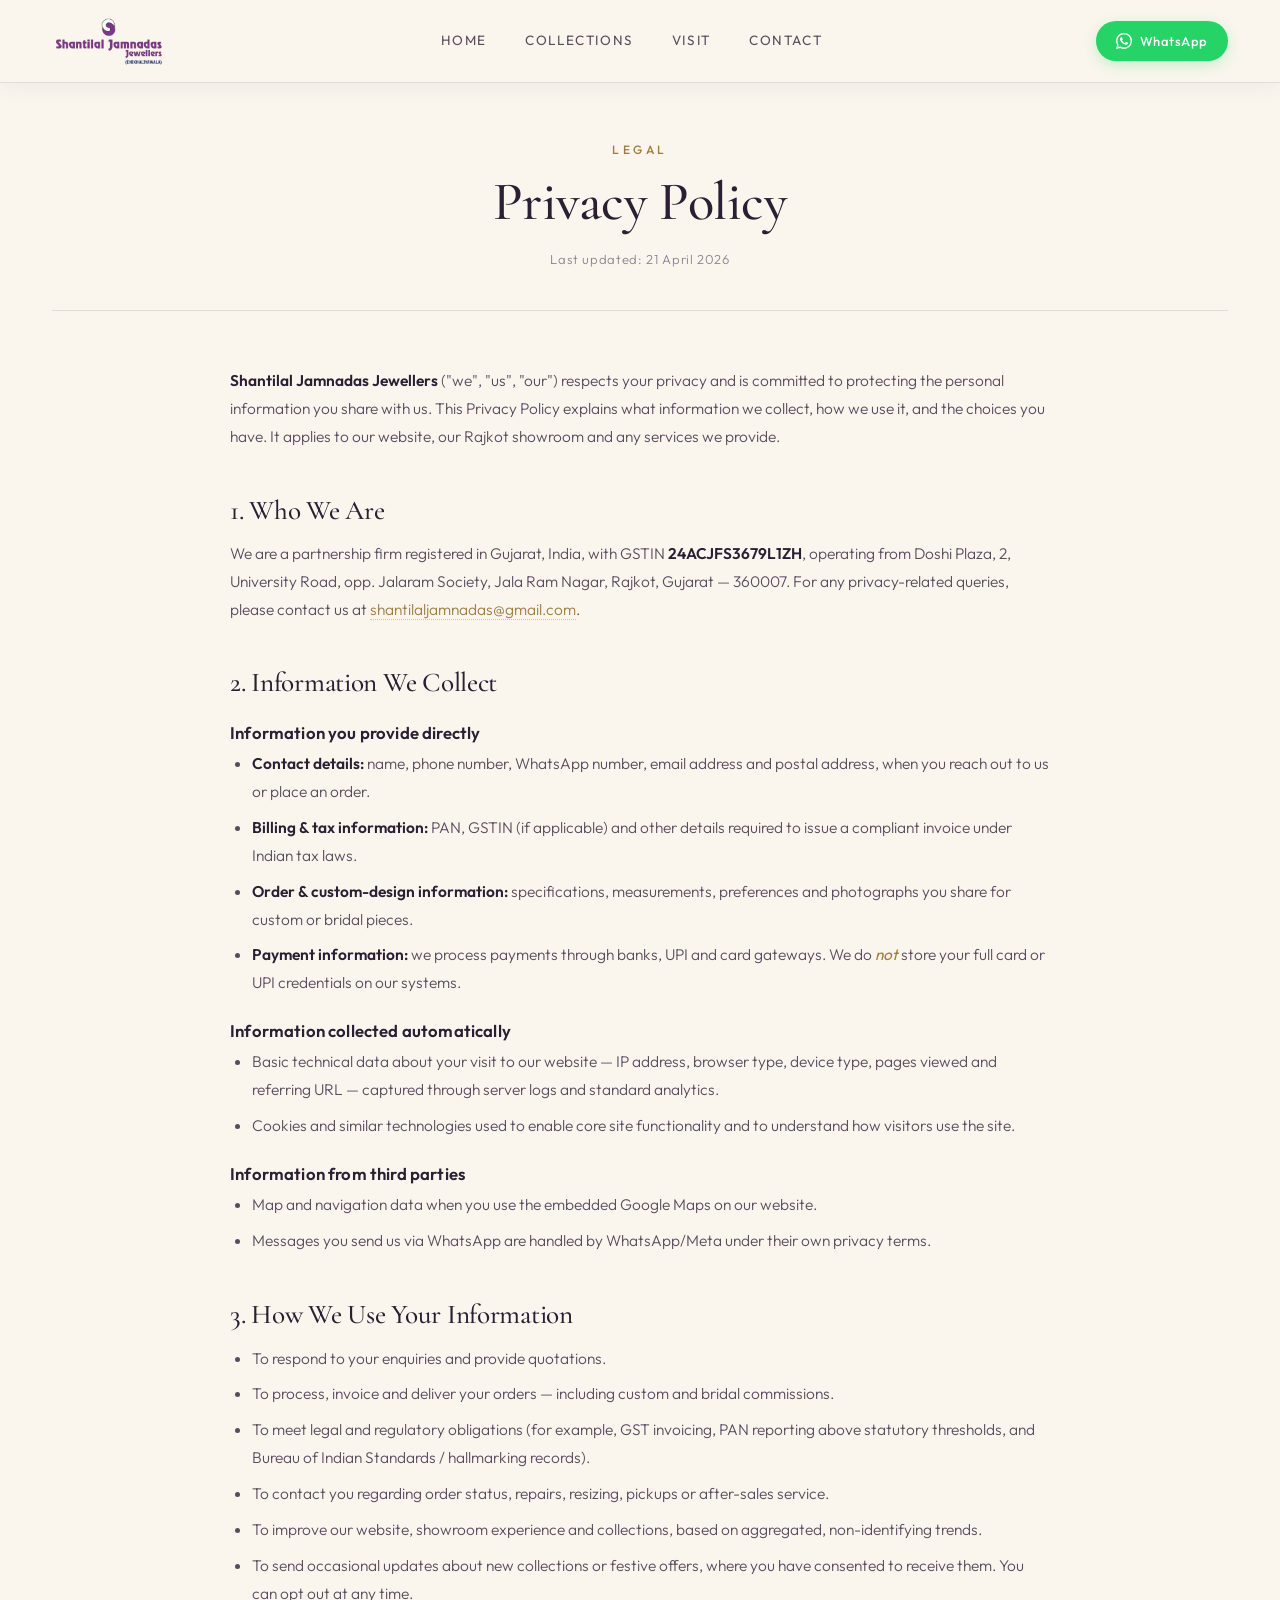
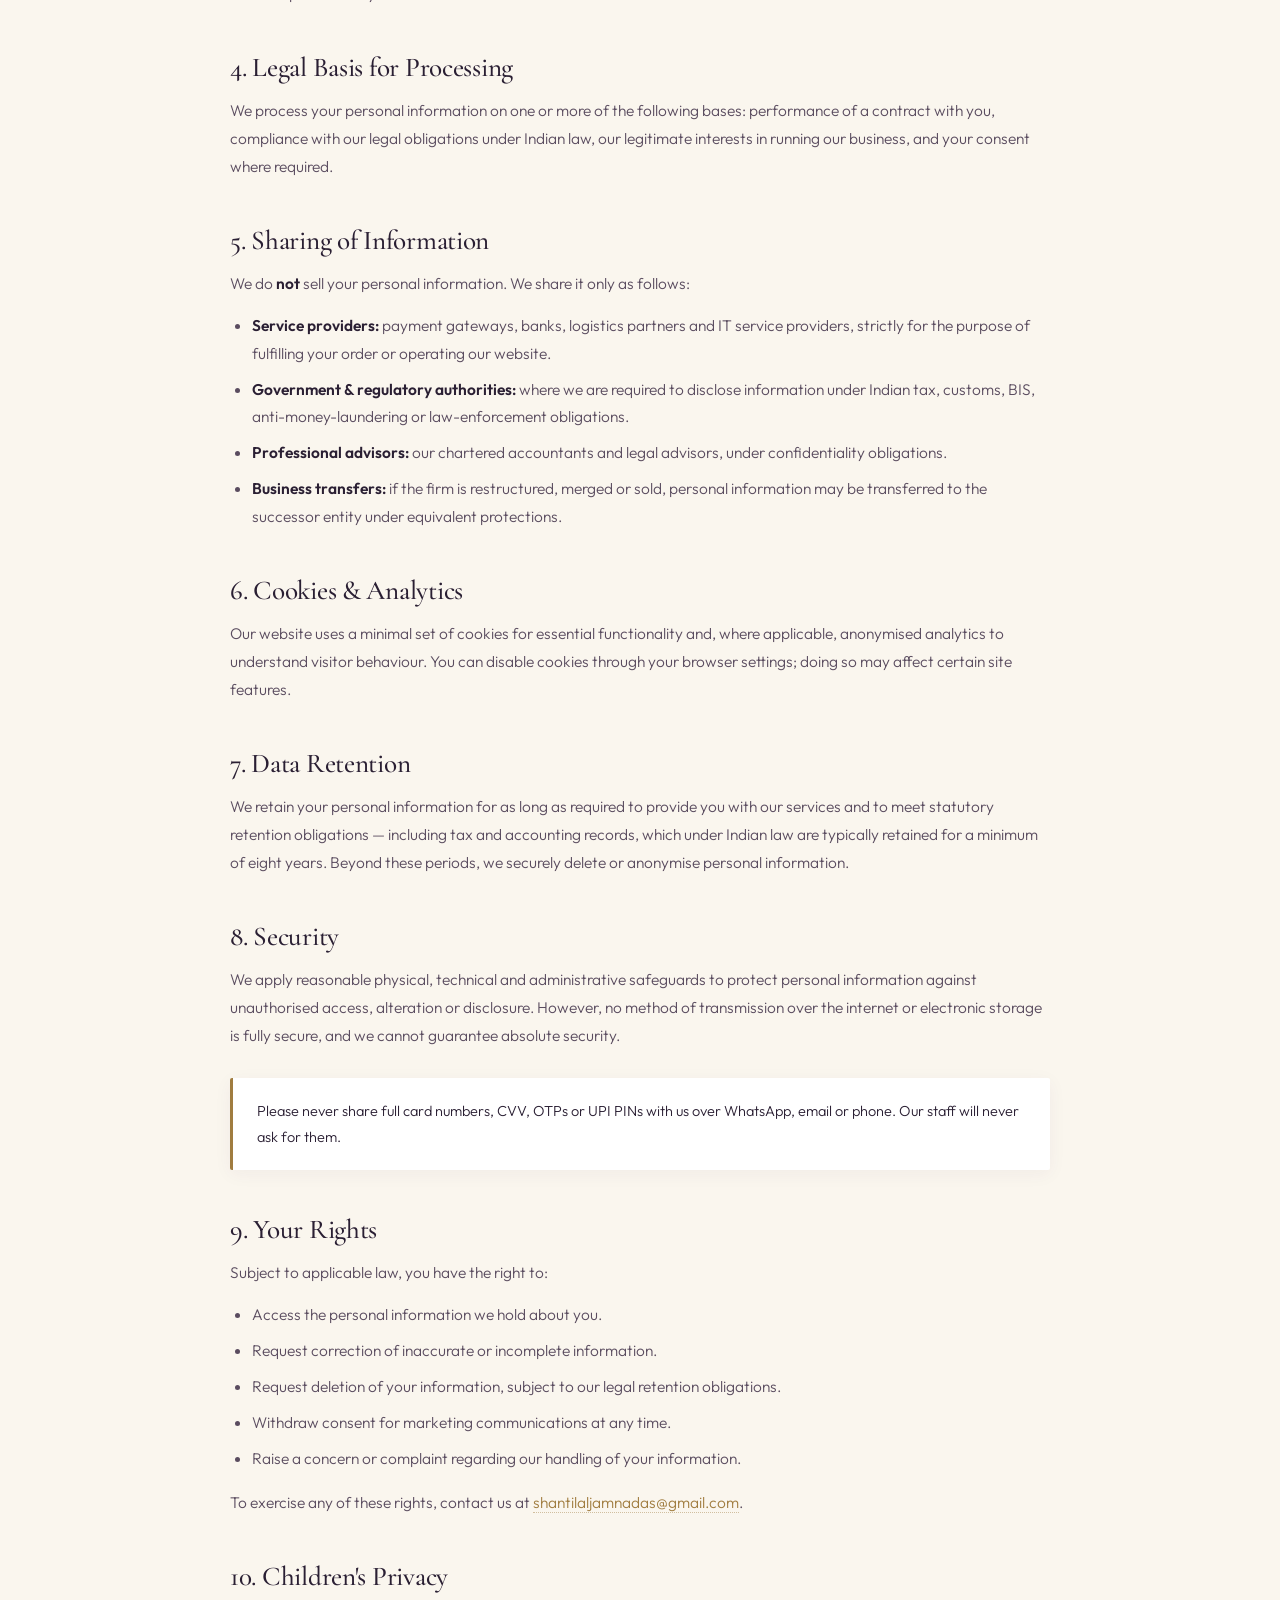
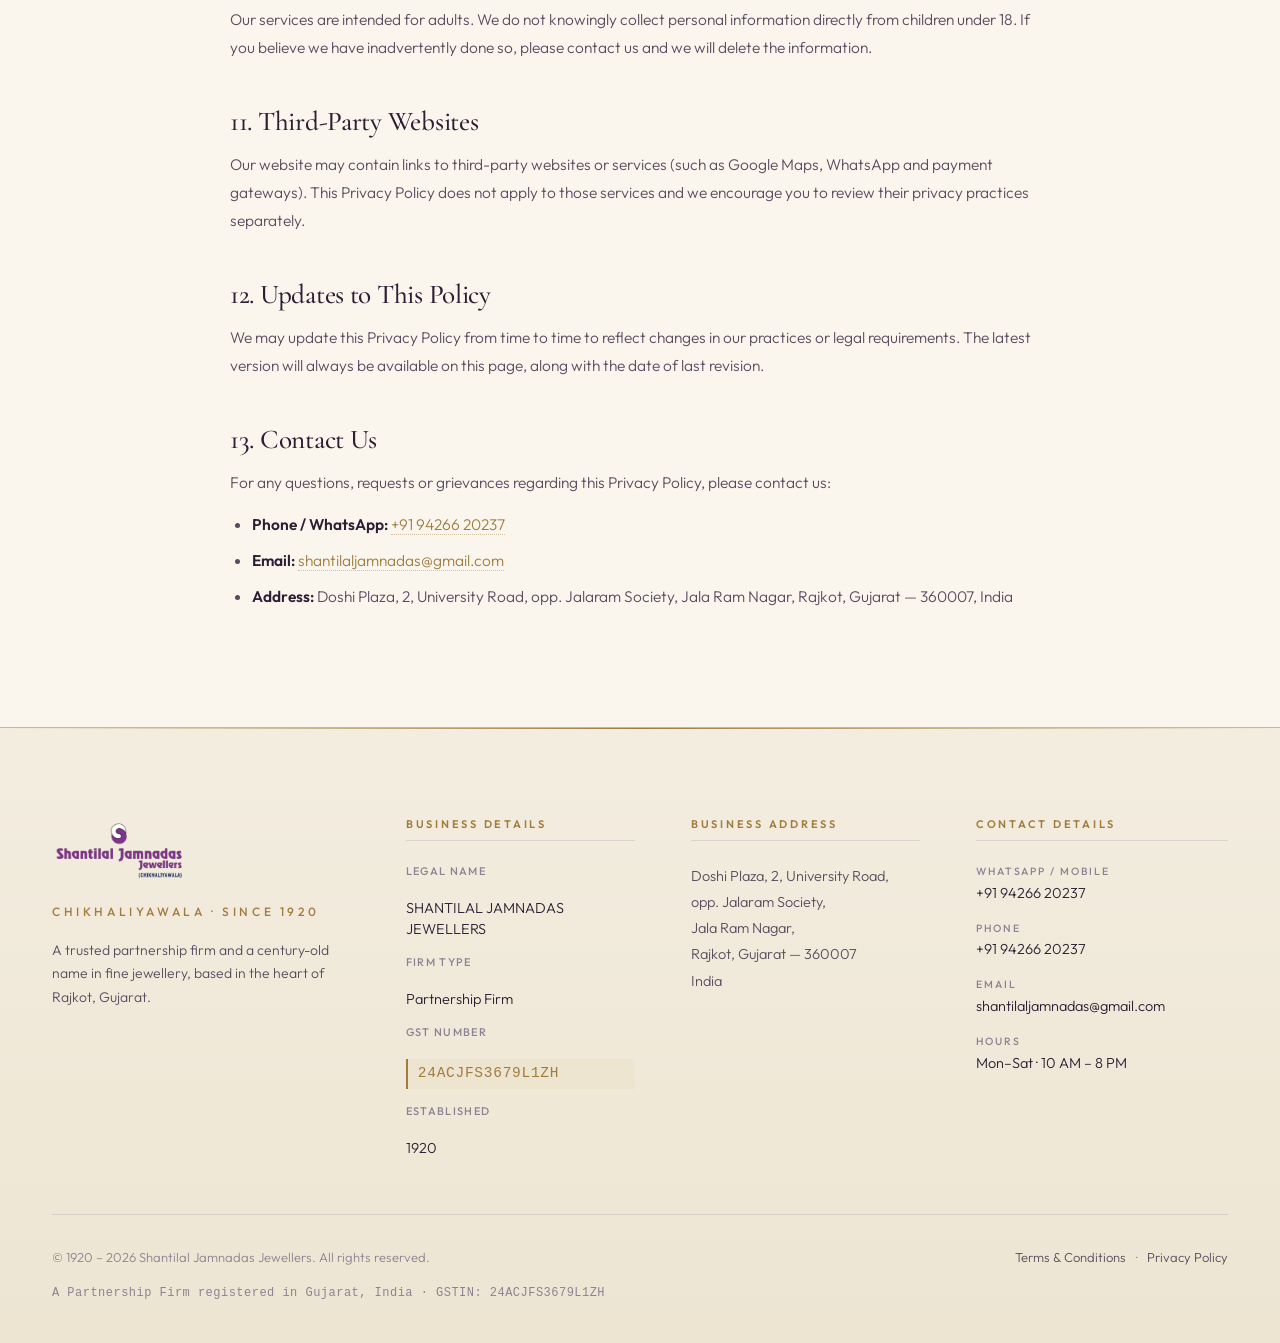
==== privacy.html @ 240d9456 "feat: initialize Shantilal Jewellery Shop website with landing page and collection showcase" ====
<!DOCTYPE html>
<html lang="en">
<head>
<meta charset="UTF-8" />
<meta name="viewport" content="width=device-width, initial-scale=1.0" />
<title>Privacy Policy — Shantilal Jamnadas Jewellers</title>
<meta name="description" content="Privacy Policy for Shantilal Jamnadas Jewellers, Rajkot — how we collect, use and protect your personal information." />
<meta name="robots" content="index,follow" />
<link rel="icon" type="image/png" href="assets/logo.png" />

<link rel="preconnect" href="https://fonts.googleapis.com" />
<link rel="preconnect" href="https://fonts.gstatic.com" crossorigin />
<link href="https://fonts.googleapis.com/css2?family=Cormorant+Garamond:wght@300;400;500;600;700&family=Outfit:wght@300;400;500;600&display=swap" rel="stylesheet" />

<link rel="stylesheet" href="style.css" />
</head>
<body>

<!-- ============ NAVIGATION ============ -->
<header class="nav nav--scrolled">
  <div class="nav__inner">
    <a href="index.html#home" class="nav__logo">
      <img src="assets/logo.png" alt="Shantilal Jamnadas Jewellers" />
    </a>
    <nav class="nav__links" aria-label="Main navigation">
      <a href="index.html#home">Home</a>
      <a href="index.html#collections">Collections</a>
      <a href="index.html#visit">Visit</a>
      <a href="index.html#contact">Contact</a>
    </nav>
    <a href="https://wa.me/919426620237" class="nav__cta" target="_blank" rel="noopener">
      <svg width="16" height="16" viewBox="0 0 24 24" fill="currentColor"><path d="M17.472 14.382c-.297-.149-1.758-.867-2.03-.967-.273-.099-.471-.148-.67.15-.197.297-.767.966-.94 1.164-.173.199-.347.223-.644.075-.297-.15-1.255-.463-2.39-1.475-.883-.788-1.48-1.761-1.653-2.059-.173-.297-.018-.458.13-.606.134-.133.298-.347.446-.52.149-.174.198-.298.298-.497.099-.198.05-.371-.025-.52-.075-.149-.669-1.612-.916-2.207-.242-.579-.487-.5-.669-.51-.173-.008-.371-.01-.57-.01-.198 0-.52.074-.792.372-.272.297-1.04 1.016-1.04 2.479 0 1.462 1.065 2.875 1.213 3.074.149.198 2.096 3.2 5.077 4.487.709.306 1.262.489 1.694.626.712.226 1.36.194 1.872.118.571-.085 1.758-.719 2.006-1.413.248-.694.248-1.289.173-1.413-.074-.124-.272-.198-.57-.347m-5.421 7.403h-.004a9.87 9.87 0 01-5.031-1.378l-.361-.214-3.741.982.998-3.648-.235-.374a9.86 9.86 0 01-1.51-5.26c.001-5.45 4.436-9.884 9.888-9.884 2.64 0 5.122 1.03 6.988 2.898a9.825 9.825 0 012.893 6.994c-.003 5.45-4.437 9.884-9.885 9.884m8.413-18.297A11.815 11.815 0 0012.05 0C5.495 0 .16 5.335.157 11.892c0 2.096.547 4.142 1.588 5.945L.057 24l6.305-1.654a11.882 11.882 0 005.683 1.448h.005c6.554 0 11.89-5.335 11.893-11.893A11.821 11.821 0 0020.885 3.488"/></svg>
      WhatsApp
    </a>
  </div>
</header>

<!-- ============ LEGAL PAGE ============ -->
<main class="legal-page">
  <div class="container">
    <div class="legal-page__head">
      <div class="legal-page__eyebrow">Legal</div>
      <h1 class="legal-page__title">Privacy Policy</h1>
      <p class="legal-page__updated">Last updated: 21 April 2026</p>
    </div>

    <div class="legal-content">
      <p>
        <strong>Shantilal Jamnadas Jewellers</strong> ("we", "us", "our") respects your privacy and is
        committed to protecting the personal information you share with us. This Privacy Policy
        explains what information we collect, how we use it, and the choices you have. It applies to
        our website, our Rajkot showroom and any services we provide.
      </p>

      <h2>1. Who We Are</h2>
      <p>
        We are a partnership firm registered in Gujarat, India, with GSTIN <strong>24ACJFS3679L1ZH</strong>,
        operating from Doshi Plaza, 2, University Road, opp. Jalaram Society, Jala Ram Nagar, Rajkot,
        Gujarat — 360007. For any privacy-related queries, please contact us at
        <a href="mailto:shantilaljamnadas@gmail.com">shantilaljamnadas@gmail.com</a>.
      </p>

      <h2>2. Information We Collect</h2>

      <h3>Information you provide directly</h3>
      <ul>
        <li><strong>Contact details:</strong> name, phone number, WhatsApp number, email address and postal address, when you reach out to us or place an order.</li>
        <li><strong>Billing &amp; tax information:</strong> PAN, GSTIN (if applicable) and other details required to issue a compliant invoice under Indian tax laws.</li>
        <li><strong>Order &amp; custom-design information:</strong> specifications, measurements, preferences and photographs you share for custom or bridal pieces.</li>
        <li><strong>Payment information:</strong> we process payments through banks, UPI and card gateways. We do <em>not</em> store your full card or UPI credentials on our systems.</li>
      </ul>

      <h3>Information collected automatically</h3>
      <ul>
        <li>Basic technical data about your visit to our website — IP address, browser type, device type, pages viewed and referring URL — captured through server logs and standard analytics.</li>
        <li>Cookies and similar technologies used to enable core site functionality and to understand how visitors use the site.</li>
      </ul>

      <h3>Information from third parties</h3>
      <ul>
        <li>Map and navigation data when you use the embedded Google Maps on our website.</li>
        <li>Messages you send us via WhatsApp are handled by WhatsApp/Meta under their own privacy terms.</li>
      </ul>

      <h2>3. How We Use Your Information</h2>
      <ul>
        <li>To respond to your enquiries and provide quotations.</li>
        <li>To process, invoice and deliver your orders — including custom and bridal commissions.</li>
        <li>To meet legal and regulatory obligations (for example, GST invoicing, PAN reporting above statutory thresholds, and Bureau of Indian Standards / hallmarking records).</li>
        <li>To contact you regarding order status, repairs, resizing, pickups or after-sales service.</li>
        <li>To improve our website, showroom experience and collections, based on aggregated, non-identifying trends.</li>
        <li>To send occasional updates about new collections or festive offers, where you have consented to receive them. You can opt out at any time.</li>
      </ul>

      <h2>4. Legal Basis for Processing</h2>
      <p>
        We process your personal information on one or more of the following bases: performance of a
        contract with you, compliance with our legal obligations under Indian law, our legitimate
        interests in running our business, and your consent where required.
      </p>

      <h2>5. Sharing of Information</h2>
      <p>We do <strong>not</strong> sell your personal information. We share it only as follows:</p>
      <ul>
        <li><strong>Service providers:</strong> payment gateways, banks, logistics partners and IT service providers, strictly for the purpose of fulfilling your order or operating our website.</li>
        <li><strong>Government &amp; regulatory authorities:</strong> where we are required to disclose information under Indian tax, customs, BIS, anti-money-laundering or law-enforcement obligations.</li>
        <li><strong>Professional advisors:</strong> our chartered accountants and legal advisors, under confidentiality obligations.</li>
        <li><strong>Business transfers:</strong> if the firm is restructured, merged or sold, personal information may be transferred to the successor entity under equivalent protections.</li>
      </ul>

      <h2>6. Cookies &amp; Analytics</h2>
      <p>
        Our website uses a minimal set of cookies for essential functionality and, where applicable,
        anonymised analytics to understand visitor behaviour. You can disable cookies through your
        browser settings; doing so may affect certain site features.
      </p>

      <h2>7. Data Retention</h2>
      <p>
        We retain your personal information for as long as required to provide you with our services
        and to meet statutory retention obligations — including tax and accounting records, which
        under Indian law are typically retained for a minimum of eight years. Beyond these periods, we
        securely delete or anonymise personal information.
      </p>

      <h2>8. Security</h2>
      <p>
        We apply reasonable physical, technical and administrative safeguards to protect personal
        information against unauthorised access, alteration or disclosure. However, no method of
        transmission over the internet or electronic storage is fully secure, and we cannot guarantee
        absolute security.
      </p>

      <div class="legal-callout">
        <p>Please never share full card numbers, CVV, OTPs or UPI PINs with us over WhatsApp, email or phone. Our staff will never ask for them.</p>
      </div>

      <h2>9. Your Rights</h2>
      <p>Subject to applicable law, you have the right to:</p>
      <ul>
        <li>Access the personal information we hold about you.</li>
        <li>Request correction of inaccurate or incomplete information.</li>
        <li>Request deletion of your information, subject to our legal retention obligations.</li>
        <li>Withdraw consent for marketing communications at any time.</li>
        <li>Raise a concern or complaint regarding our handling of your information.</li>
      </ul>
      <p>
        To exercise any of these rights, contact us at
        <a href="mailto:shantilaljamnadas@gmail.com">shantilaljamnadas@gmail.com</a>.
      </p>

      <h2>10. Children's Privacy</h2>
      <p>
        Our services are intended for adults. We do not knowingly collect personal information directly
        from children under 18. If you believe we have inadvertently done so, please contact us and we
        will delete the information.
      </p>

      <h2>11. Third-Party Websites</h2>
      <p>
        Our website may contain links to third-party websites or services (such as Google Maps,
        WhatsApp and payment gateways). This Privacy Policy does not apply to those services and we
        encourage you to review their privacy practices separately.
      </p>

      <h2>12. Updates to This Policy</h2>
      <p>
        We may update this Privacy Policy from time to time to reflect changes in our practices or
        legal requirements. The latest version will always be available on this page, along with the
        date of last revision.
      </p>

      <h2>13. Contact Us</h2>
      <p>For any questions, requests or grievances regarding this Privacy Policy, please contact us:</p>
      <ul>
        <li><strong>Phone / WhatsApp:</strong> <a href="tel:+919426620237">+91 94266 20237</a></li>
        <li><strong>Email:</strong> <a href="mailto:shantilaljamnadas@gmail.com">shantilaljamnadas@gmail.com</a></li>
        <li><strong>Address:</strong> Doshi Plaza, 2, University Road, opp. Jalaram Society, Jala Ram Nagar, Rajkot, Gujarat — 360007, India</li>
      </ul>
    </div>
  </div>
</main>

<!-- ============ FOOTER ============ -->
<footer class="footer" id="footer">
  <div class="container">
    <div class="footer__grid">

      <div class="footer__brand">
        <img src="assets/logo.png" alt="Shantilal Jamnadas Jewellers" class="footer__logo" />
        <p class="footer__tagline">Chikhaliyawala · Since 1920</p>
        <p class="footer__about">
          A trusted partnership firm and a century-old name in fine jewellery, based in the
          heart of Rajkot, Gujarat.
        </p>
      </div>

      <div class="footer__col">
        <h4>Business Details</h4>
        <dl class="footer__details">
          <dt>Legal Name</dt>
          <dd>SHANTILAL JAMNADAS JEWELLERS</dd>

          <dt>Firm Type</dt>
          <dd>Partnership Firm</dd>

          <dt>GST Number</dt>
          <dd class="footer__gst">24ACJFS3679L1ZH</dd>

          <dt>Established</dt>
          <dd>1920</dd>
        </dl>
      </div>

      <div class="footer__col">
        <h4>Business Address</h4>
        <address>
          Doshi Plaza, 2, University Road,<br />
          opp. Jalaram Society,<br />
          Jala Ram Nagar,<br />
          Rajkot, Gujarat — 360007<br />
          India
        </address>
      </div>

      <div class="footer__col">
        <h4>Contact Details</h4>
        <ul class="footer__contact">
          <li>
            <span class="footer__label">WhatsApp / Mobile</span>
            <a href="https://wa.me/919426620237" target="_blank" rel="noopener">+91 94266 20237</a>
          </li>
          <li>
            <span class="footer__label">Phone</span>
            <a href="tel:+919426620237">+91 94266 20237</a>
          </li>
          <li>
            <span class="footer__label">Email</span>
            <a href="mailto:shantilaljamnadas@gmail.com">shantilaljamnadas@gmail.com</a>
          </li>
          <li>
            <span class="footer__label">Hours</span>
            <span>Mon–Sat · 10 AM – 8 PM</span>
          </li>
        </ul>
      </div>
    </div>

    <div class="footer__bottom">
      <p>© 1920 – <span id="year"></span> Shantilal Jamnadas Jewellers. All rights reserved.</p>
      <nav class="footer__links" aria-label="Legal">
        <a href="terms.html">Terms &amp; Conditions</a>
        <span aria-hidden="true">·</span>
        <a href="privacy.html">Privacy Policy</a>
      </nav>
      <p class="footer__legal">A Partnership Firm registered in Gujarat, India · GSTIN: 24ACJFS3679L1ZH</p>
    </div>
  </div>
</footer>

<script>
  document.getElementById('year').textContent = new Date().getFullYear();
</script>

</body>
</html>
---- style.css ----
/* ============================================================
   SHANTILAL JAMNADAS JEWELLERS — Since 1920
   Heritage Luxury aesthetic · Ivory cream + Purple + Burnished gold
   ============================================================ */

:root {
  /* Brand */
  --purple: #6B2C91;
  --purple-deep: #4a1e66;
  --purple-light: #8b4bb0;

  /* Gold / Accent (tuned for light backgrounds) */
  --gold: #a07c3f;
  --gold-bright: #d4af6a;
  --gold-deep: #75561f;

  /* Neutrals (ivory heritage palette) */
  --bg: #faf6ee;
  --bg-2: #f3ede0;
  --bg-3: #ede5d2;
  --surface: #ffffff;
  --line: rgba(74, 30, 102, 0.12);
  --line-strong: rgba(160, 124, 63, 0.45);

  /* Text */
  --text: #2a1f33;
  --text-soft: #5a4c5f;
  --text-muted: #8d8293;

  /* Typography */
  --font-display: 'Cormorant Garamond', 'Playfair Display', Georgia, serif;
  --font-body: 'Outfit', 'Helvetica Neue', system-ui, sans-serif;

  /* Layout */
  --container: 1240px;
  --radius: 2px;
  --radius-lg: 6px;

  --ease: cubic-bezier(0.22, 1, 0.36, 1);
}

/* -------- Reset -------- */
* { box-sizing: border-box; margin: 0; padding: 0; }
html { scroll-behavior: smooth; }
body {
  font-family: var(--font-body);
  background: var(--bg);
  color: var(--text);
  line-height: 1.6;
  font-weight: 300;
  -webkit-font-smoothing: antialiased;
  overflow-x: hidden;
  font-size: 16px;
}
img { max-width: 100%; display: block; }
a { color: inherit; text-decoration: none; transition: color .25s var(--ease); }
button { font-family: inherit; cursor: pointer; border: none; background: none; color: inherit; }

.container {
  max-width: var(--container);
  margin: 0 auto;
  padding: 0 32px;
}

/* -------- Typography utility -------- */
h1, h2, h3, h4 {
  font-family: var(--font-display);
  font-weight: 500;
  letter-spacing: -0.01em;
  line-height: 1.15;
}

em { font-style: italic; color: var(--gold); font-weight: 400; }

/* ============================================================
   NAVIGATION
   ============================================================ */
.nav {
  position: fixed; top: 0; left: 0; right: 0; z-index: 100;
  background: rgba(250, 246, 238, 0.78);
  backdrop-filter: blur(18px) saturate(140%);
  -webkit-backdrop-filter: blur(18px) saturate(140%);
  border-bottom: 1px solid transparent;
  transition: all .3s var(--ease);
}
.nav--scrolled {
  background: rgba(250, 246, 238, 0.95);
  border-bottom: 1px solid var(--line);
  box-shadow: 0 4px 20px rgba(74, 30, 102, 0.06);
}
.nav__inner {
  max-width: var(--container);
  margin: 0 auto;
  padding: 14px 32px;
  display: flex;
  align-items: center;
  justify-content: space-between;
  gap: 32px;
}
.nav__logo img {
  height: 54px;
  width: auto;
  transition: transform .3s var(--ease);
}
.nav__logo:hover img { transform: scale(1.05); }
.nav__links {
  display: flex;
  gap: 38px;
  font-size: 13.5px;
  letter-spacing: 0.12em;
  text-transform: uppercase;
  font-weight: 400;
}
.nav__links a {
  position: relative;
  color: var(--text-soft);
  padding: 6px 0;
}
.nav__links a::after {
  content: '';
  position: absolute;
  left: 0; bottom: 0;
  width: 0; height: 1px;
  background: var(--gold);
  transition: width .3s var(--ease);
}
.nav__links a:hover { color: var(--gold); }
.nav__links a:hover::after { width: 100%; }

.nav__cta {
  display: inline-flex; align-items: center; gap: 8px;
  padding: 10px 20px;
  background: #25D366;
  color: #fff;
  border-radius: 100px;
  font-size: 13px;
  font-weight: 500;
  letter-spacing: 0.04em;
  transition: all .3s var(--ease);
  box-shadow: 0 4px 14px rgba(37, 211, 102, 0.25);
}
.nav__cta:hover {
  transform: translateY(-1px);
  box-shadow: 0 6px 20px rgba(37, 211, 102, 0.4);
}

/* ============================================================
   HERO
   ============================================================ */
.hero {
  min-height: 100vh;
  display: flex;
  align-items: center;
  justify-content: center;
  position: relative;
  padding: 90px 32px 40px;
  overflow: hidden;
  background:
    radial-gradient(ellipse 80% 60% at 50% 20%, rgba(107, 44, 145, 0.12), transparent 60%),
    radial-gradient(ellipse 60% 50% at 80% 80%, rgba(160, 124, 63, 0.1), transparent 70%),
    linear-gradient(180deg, #faf6ee 0%, #f3ede0 100%);
}

.hero::before {
  content: '';
  position: absolute; inset: 0;
  background-image:
    radial-gradient(1.5px 1.5px at 20% 30%, rgba(160, 124, 63, 0.35), transparent),
    radial-gradient(1px 1px at 70% 60%, rgba(107, 44, 145, 0.3), transparent),
    radial-gradient(1.5px 1.5px at 45% 85%, rgba(160, 124, 63, 0.3), transparent),
    radial-gradient(1px 1px at 85% 25%, rgba(107, 44, 145, 0.28), transparent);
  background-size: 400px 400px;
  opacity: 0.7;
  pointer-events: none;
}

.hero__ornament {
  position: absolute;
  width: 220px; height: 220px;
  border: 1px solid var(--line-strong);
  pointer-events: none;
}
.hero__ornament--tl {
  top: 110px; left: 40px;
  border-right: none; border-bottom: none;
}
.hero__ornament--tl::before,
.hero__ornament--tl::after {
  content: '';
  position: absolute;
  background: var(--gold);
}
.hero__ornament--tl::before { top: -1px; left: -1px; width: 40px; height: 1px; }
.hero__ornament--tl::after { top: -1px; left: -1px; width: 1px; height: 40px; }

.hero__ornament--br {
  bottom: 40px; right: 40px;
  border-left: none; border-top: none;
}
.hero__ornament--br::before,
.hero__ornament--br::after {
  content: '';
  position: absolute;
  background: var(--gold);
}
.hero__ornament--br::before { bottom: -1px; right: -1px; width: 40px; height: 1px; }
.hero__ornament--br::after { bottom: -1px; right: -1px; width: 1px; height: 40px; }

.hero__content {
  text-align: center;
  position: relative;
  z-index: 2;
  max-width: 920px;
  animation: heroFade 1.4s var(--ease) both;
}

@keyframes heroFade {
  from { opacity: 0; transform: translateY(20px); }
  to { opacity: 1; transform: translateY(0); }
}

.hero__established {
  display: inline-flex;
  align-items: center;
  gap: 16px;
  color: var(--gold);
  font-size: 12px;
  letter-spacing: 0.35em;
  text-transform: uppercase;
  margin-bottom: 22px;
  font-weight: 500;
}
.hero__established .line {
  width: 60px; height: 1px;
  background: linear-gradient(90deg, transparent, var(--gold), transparent);
}

.hero__title {
  font-family: var(--font-display);
  font-size: clamp(2.4rem, 5.5vw, 4.4rem);
  line-height: 1.05;
  font-weight: 400;
  margin-bottom: 20px;
  letter-spacing: -0.02em;
}
.hero__title span { display: block; }
.hero__title-serif { color: var(--text); }
.hero__title-accent {
  font-style: italic;
  color: var(--gold);
  font-weight: 500;
  font-size: 1.15em;
  position: relative;
  display: inline-block !important;
  padding: 0 0.15em;
}

.hero__tagline {
  font-size: 17px;
  color: var(--text-soft);
  max-width: 560px;
  margin: 0 auto 32px;
  line-height: 1.6;
  font-weight: 300;
}

.hero__cta-group {
  display: flex; gap: 16px;
  justify-content: center;
  flex-wrap: wrap;
  margin-bottom: 48px;
}

/* Buttons */
.btn {
  display: inline-flex; align-items: center; justify-content: center;
  padding: 16px 36px;
  font-family: var(--font-body);
  font-size: 13px;
  font-weight: 500;
  letter-spacing: 0.18em;
  text-transform: uppercase;
  border-radius: 2px;
  transition: all .35s var(--ease);
  position: relative;
  cursor: pointer;
  border: 1px solid transparent;
}
.btn--primary {
  background: linear-gradient(135deg, var(--purple) 0%, var(--purple-deep) 100%);
  color: #fff;
  box-shadow: 0 8px 28px rgba(107, 44, 145, 0.35);
}
.btn--primary:hover {
  background: linear-gradient(135deg, var(--purple-light) 0%, var(--purple) 100%);
  transform: translateY(-2px);
  box-shadow: 0 12px 36px rgba(107, 44, 145, 0.5);
}
.btn--ghost {
  background: transparent;
  color: var(--gold);
  border: 1px solid var(--gold);
}
.btn--ghost:hover {
  background: var(--gold);
  color: var(--bg);
}

.hero__stats {
  display: flex;
  justify-content: center;
  align-items: center;
  gap: 48px;
  flex-wrap: wrap;
}
.stat {
  text-align: center;
  opacity: 0;
  transform: translateY(20px);
  transition: all .8s var(--ease);
}
.stat.in { opacity: 1; transform: translateY(0); }
.stat__num {
  font-family: var(--font-display);
  font-size: 2.4rem;
  font-weight: 500;
  color: var(--gold);
  line-height: 1;
  letter-spacing: -0.02em;
}
.stat__num span {
  font-size: 0.55em;
  color: var(--purple-light);
  margin-left: 2px;
}
.stat__label {
  font-size: 11px;
  text-transform: uppercase;
  letter-spacing: 0.2em;
  color: var(--text-muted);
  margin-top: 8px;
}
.stat__divider {
  width: 1px;
  height: 44px;
  background: linear-gradient(180deg, transparent, var(--line-strong), transparent);
}

/* ============================================================
   SECTION HEAD (shared)
   ============================================================ */
.section-head {
  margin-bottom: 48px;
  opacity: 0;
  transform: translateY(20px);
  transition: all .9s var(--ease);
}
.section-head.in { opacity: 1; transform: translateY(0); }
.section-head--center { text-align: center; }
.section-head--center .section-head__sub { margin-left: auto; margin-right: auto; }

.section-head__eyebrow {
  color: var(--gold);
  font-size: 12px;
  letter-spacing: 0.3em;
  text-transform: uppercase;
  font-weight: 500;
  margin-bottom: 18px;
  display: inline-block;
  position: relative;
  padding-left: 48px;
}
.section-head__eyebrow::before {
  content: '';
  position: absolute;
  left: 0; top: 50%;
  width: 36px; height: 1px;
  background: var(--gold);
}
.section-head--center .section-head__eyebrow { padding: 0 60px; }
.section-head--center .section-head__eyebrow::before { left: 0; }
.section-head--center .section-head__eyebrow::after {
  content: '';
  position: absolute;
  right: 0; top: 50%;
  width: 36px; height: 1px;
  background: var(--gold);
}

.section-head__title {
  font-size: clamp(2.2rem, 5vw, 3.8rem);
  font-weight: 400;
  line-height: 1.1;
  color: var(--text);
  max-width: 700px;
}
.section-head--center .section-head__title { margin: 0 auto; }
.section-head__sub {
  color: var(--text-soft);
  font-size: 17px;
  max-width: 580px;
  margin-top: 20px;
  line-height: 1.7;
  font-weight: 300;
}

/* ============================================================
   HERITAGE / ABOUT
   ============================================================ */
.heritage {
  padding: 130px 0;
  background: var(--bg);
  position: relative;
}
.heritage::before {
  content: '';
  position: absolute;
  top: 0; left: 50%;
  transform: translateX(-50%);
  width: 1px; height: 64px;
  background: linear-gradient(180deg, var(--gold), transparent);
}

.heritage__grid {
  display: grid;
  grid-template-columns: 1.2fr 1fr;
  gap: 80px;
  align-items: center;
}

.heritage__text > * {
  opacity: 0;
  transform: translateY(20px);
  transition: all .8s var(--ease);
}
.heritage__text > *.in { opacity: 1; transform: translateY(0); }
.heritage__text > *:nth-child(2).in { transition-delay: .1s; }
.heritage__text > *:nth-child(3).in { transition-delay: .2s; }
.heritage__text > *:nth-child(4).in { transition-delay: .3s; }

.heritage__lead {
  font-family: var(--font-display);
  font-size: 24px;
  line-height: 1.5;
  color: var(--text);
  font-weight: 400;
  margin-bottom: 24px;
}
.heritage__text p {
  color: var(--text-soft);
  margin-bottom: 20px;
  font-size: 16px;
  line-height: 1.8;
}

.heritage__values {
  margin-top: 40px;
  display: flex;
  flex-direction: column;
  gap: 20px;
}
.value {
  display: flex;
  align-items: flex-start;
  gap: 20px;
  padding: 18px 0;
  border-top: 1px solid var(--line);
}
.value:last-child { border-bottom: 1px solid var(--line); }

.value__icon {
  font-size: 24px;
  color: var(--gold);
  line-height: 1;
  padding-top: 2px;
  min-width: 32px;
}
.value__text h4 {
  font-family: var(--font-body);
  font-size: 15px;
  font-weight: 500;
  color: var(--text);
  letter-spacing: 0.02em;
  margin-bottom: 4px;
}
.value__text p {
  font-size: 14px;
  color: var(--text-muted);
  margin: 0;
}

/* Heritage visual card */
.heritage__visual {
  display: flex; justify-content: center;
}
.heritage__card {
  position: relative;
  width: 100%;
  max-width: 400px;
  aspect-ratio: 4 / 5;
  background:
    radial-gradient(ellipse at top, rgba(107, 44, 145, 0.12), transparent 60%),
    linear-gradient(135deg, #ffffff 0%, #f3ede0 100%);
  border: 1px solid var(--line-strong);
  box-shadow: 0 20px 50px rgba(74, 30, 102, 0.08);
  display: flex;
  flex-direction: column;
  align-items: center;
  justify-content: center;
  padding: 40px 32px;
  text-align: center;
  opacity: 0;
  transform: translateY(30px) scale(0.97);
  transition: all 1.2s var(--ease);
}
.heritage__card.in { opacity: 1; transform: translateY(0) scale(1); }
.heritage__card::before,
.heritage__card::after {
  content: '';
  position: absolute;
  width: 60px; height: 60px;
  border: 1px solid var(--gold);
}
.heritage__card::before { top: 16px; left: 16px; border-right: none; border-bottom: none; }
.heritage__card::after { bottom: 16px; right: 16px; border-left: none; border-top: none; }

.heritage__year {
  font-family: var(--font-display);
  font-size: 6rem;
  font-weight: 500;
  color: var(--gold);
  line-height: 1;
  letter-spacing: -0.03em;
  margin-bottom: 24px;
}
.heritage__decor {
  width: 80px; height: 1px;
  background: linear-gradient(90deg, transparent, var(--gold), transparent);
  margin-bottom: 24px;
  position: relative;
}
.heritage__decor::after {
  content: '◆';
  position: absolute;
  left: 50%; top: 50%;
  transform: translate(-50%, -50%);
  color: var(--gold);
  background: #ffffff;
  padding: 0 10px;
  font-size: 10px;
}
.heritage__card-text {
  font-family: var(--font-display);
  font-size: 22px;
  color: var(--text);
  line-height: 1.5;
  font-weight: 400;
}
.heritage__signature {
  margin-top: 28px;
  color: var(--purple-light);
  font-size: 12px;
  letter-spacing: 0.3em;
  text-transform: uppercase;
}

/* ============================================================
   COLLECTIONS
   ============================================================ */
.collections {
  padding: 40px 0;
  background:
    linear-gradient(180deg, var(--bg) 0%, var(--bg-2) 50%, var(--bg) 100%);
  position: relative;
}
.collections__grid {
  display: grid;
  grid-template-columns: repeat(4, 1fr);
  gap: 24px;
}

.collection-card {
  background: var(--surface);
  border: 1px solid var(--line);
  overflow: hidden;
  opacity: 0;
  transform: translateY(25px);
  position: relative;
  box-shadow: 0 4px 18px rgba(74, 30, 102, 0.05);
  transition: all .6s var(--ease), border-color .35s var(--ease), box-shadow .35s var(--ease);
}
.collection-card.in { opacity: 1; transform: translateY(0); }
.collection-card:nth-child(2).in { transition-delay: .1s; }
.collection-card:nth-child(3).in { transition-delay: .2s; }
.collection-card:nth-child(4).in { transition-delay: .3s; }

.collection-card:hover {
  border-color: var(--gold);
  transform: translateY(-6px);
  box-shadow: 0 20px 50px rgba(74, 30, 102, 0.15);
}

.collection-card__visual {
  aspect-ratio: 1 / 1;
  position: relative;
  display: flex;
  align-items: center;
  justify-content: center;
  overflow: hidden;
}
.collection-card__visual--gold {
  background:
    radial-gradient(ellipse at 30% 30%, rgba(212, 175, 106, 0.35), transparent 60%),
    linear-gradient(135deg, #faf0dc 0%, #ecdcb5 100%);
}
.collection-card__visual--diamond {
  background:
    radial-gradient(ellipse at 30% 30%, rgba(150, 185, 215, 0.3), transparent 60%),
    linear-gradient(135deg, #f3f6fb 0%, #dce3ee 100%);
}
.collection-card__visual--silver {
  background:
    radial-gradient(ellipse at 30% 30%, rgba(160, 170, 185, 0.3), transparent 60%),
    linear-gradient(135deg, #f2f2f5 0%, #dee0e6 100%);
}
.collection-card__visual--bridal {
  background:
    radial-gradient(ellipse at 30% 30%, rgba(184, 76, 124, 0.25), transparent 60%),
    linear-gradient(135deg, #fbeef2 0%, #f1d8e1 100%);
}
.collection-card__visual--daily {
  background:
    radial-gradient(ellipse at 30% 30%, rgba(212, 175, 106, 0.32), transparent 60%),
    linear-gradient(135deg, #fdf4df 0%, #f0deb4 100%);
}
.collection-card__visual--mens {
  background:
    radial-gradient(ellipse at 30% 30%, rgba(107, 100, 135, 0.25), transparent 60%),
    linear-gradient(135deg, #eee8f3 0%, #d9d1e3 100%);
}

.collection-card__pattern {
  position: absolute; inset: 0;
  background-image:
    repeating-linear-gradient(45deg, transparent 0 14px, rgba(212, 175, 106, 0.04) 14px 15px);
  pointer-events: none;
}
.collection-card__emblem {
  font-family: var(--font-display);
  font-size: 5.5rem;
  font-weight: 500;
  color: var(--gold-deep);
  letter-spacing: -0.04em;
  text-shadow: 0 2px 12px rgba(160, 124, 63, 0.25);
  transition: transform .5s var(--ease);
}
.collection-card:hover .collection-card__emblem { transform: scale(1.08); }

.collection-card__body {
  padding: 28px 24px 30px;
}
.collection-card__body h3 {
  font-family: var(--font-display);
  font-size: 26px;
  font-weight: 500;
  color: var(--text);
  margin-bottom: 12px;
  letter-spacing: -0.01em;
}
.collection-card__body p {
  color: var(--text-soft);
  font-size: 14.5px;
  line-height: 1.65;
  margin-bottom: 18px;
  font-weight: 300;
}
.collection-card__meta {
  font-size: 11px;
  color: var(--gold);
  letter-spacing: 0.15em;
  text-transform: uppercase;
  padding-top: 14px;
  border-top: 1px solid var(--line);
  font-weight: 500;
}

.collections__note {
  margin-top: 32px;
  text-align: center;
}
.collections__note p {
  color: var(--text-muted);
  font-size: 14px;
  font-style: italic;
  font-family: var(--font-display);
}

/* ============================================================
   VISIT
   ============================================================ */
.visit {
  padding: 40px 0;
  background: var(--bg);
}

.visit__grid {
  display: grid;
  grid-template-columns: 1fr 1.2fr;
  gap: 48px;
  align-items: stretch;
}

.visit__info {
  display: flex;
  flex-direction: column;
  gap: 20px;
}
.visit-card {
  background: var(--surface);
  border: 1px solid var(--line);
  padding: 20px 25px;
  position: relative;
  transition: all .35s var(--ease);
  opacity: 0;
  transform: translateY(20px);
}
.visit-card.in { opacity: 1; transform: translateY(0); }
.visit-card:nth-child(2).in { transition-delay: .1s; }
.visit-card:nth-child(3).in { transition-delay: .2s; }

.visit-card:hover {
  border-color: var(--line-strong);
  transform: translateY(-3px);
}
.visit-card__icon {
  font-size: 22px;
  margin-bottom: 12px;
  filter: grayscale(0.3);
}
.visit-card h4 {
  font-family: var(--font-body);
  font-size: 12px;
  font-weight: 500;
  color: var(--gold);
  letter-spacing: 0.25em;
  text-transform: uppercase;
  margin-bottom: 12px;
}
.visit-card p {
  color: var(--text);
  font-size: 15.5px;
  line-height: 1.7;
  margin-bottom: 8px;
}
.visit-card a { color: var(--text); border-bottom: 1px dotted var(--line-strong); }
.visit-card a:hover { color: var(--gold); }
.visit-card__closed { color: var(--text-muted) !important; font-size: 14px !important; }

.visit__map {
  border: 1px solid var(--line-strong);
  border-radius: var(--radius);
  overflow: hidden;
  height: 100%;
  min-height: 400px;
  background: var(--bg-2);
  position: relative;
}
.visit__map iframe {
  filter: grayscale(0.15) contrast(1.02);
}

/* ============================================================
   CONTACT CTA
   ============================================================ */
.contact-cta {
  padding: 40px 0 80px;
  background:
    radial-gradient(ellipse 60% 80% at 50% 50%, rgba(107, 44, 145, 0.1), transparent 70%),
    linear-gradient(180deg, var(--bg) 0%, var(--bg-2) 100%);
  position: relative;
  overflow: hidden;
}

.contact-cta__inner {
  max-width: 720px;
  margin: 0 auto;
  text-align: center;
  padding: 45px 40px 60px;
  border: 1px solid var(--line-strong);
  background: rgba(255, 255, 255, 0.65);
  backdrop-filter: blur(8px);
  box-shadow: 0 20px 50px rgba(74, 30, 102, 0.08);
  position: relative;
}
.contact-cta__inner::before,
.contact-cta__inner::after {
  content: '';
  position: absolute;
  width: 24px; height: 24px;
  border: 1px solid var(--gold);
}
.contact-cta__inner::before { top: -1px; left: -1px; border-right: none; border-bottom: none; }
.contact-cta__inner::after { bottom: -1px; right: -1px; border-left: none; border-top: none; }

.contact-cta__ornament {
  font-size: 32px;
  color: var(--gold);
  margin-bottom: 24px;
}
.contact-cta h2 {
  font-size: clamp(2rem, 4vw, 3rem);
  color: var(--text);
  font-weight: 400;
  margin-bottom: 20px;
}
.contact-cta p {
  color: var(--text-soft);
  font-size: 17px;
  margin-bottom: 36px;
  font-weight: 300;
}
.contact-cta__buttons {
  display: flex;
  gap: 16px;
  justify-content: center;
  flex-wrap: wrap;
}

/* ============================================================
   FOOTER (Meta verification critical)
   ============================================================ */
.footer {
  background: linear-gradient(180deg, var(--bg-2) 0%, var(--bg-3) 100%);
  color: var(--text);
  padding: 90px 0 40px;
  border-top: 1px solid var(--line-strong);
  position: relative;
}
.footer::before {
  content: '';
  position: absolute;
  top: 0; left: 0; right: 0;
  height: 1px;
  background: linear-gradient(90deg, transparent, var(--gold), transparent);
}

.footer__grid {
  display: grid;
  grid-template-columns: 1.3fr 1fr 1fr 1.1fr;
  gap: 56px;
  margin-bottom: 56px;
}

.footer__logo {
  height: 64px;
  width: auto;
  margin-bottom: 20px;
}
.footer__tagline {
  color: var(--gold);
  font-size: 12px;
  letter-spacing: 0.3em;
  text-transform: uppercase;
  margin-bottom: 18px;
  font-weight: 500;
}
.footer__about {
  color: var(--text-soft);
  font-size: 14px;
  line-height: 1.7;
  max-width: 280px;
}

.footer__col h4 {
  font-family: var(--font-body);
  font-size: 11px;
  letter-spacing: 0.25em;
  text-transform: uppercase;
  color: var(--gold);
  font-weight: 600;
  margin-bottom: 22px;
  padding-bottom: 10px;
  border-bottom: 1px solid var(--line);
}

/* Business Details (dl) */
.footer__details {
  display: grid;
  grid-template-columns: 1fr;
  gap: 14px;
}
.footer__details dt {
  font-size: 11px;
  color: var(--text-muted);
  text-transform: uppercase;
  letter-spacing: 0.12em;
  margin-bottom: 2px;
  font-weight: 500;
}
.footer__details dd {
  color: var(--text);
  font-size: 14.5px;
  line-height: 1.5;
}
.footer__gst {
  font-family: 'Courier New', monospace;
  color: var(--gold) !important;
  letter-spacing: 0.05em;
  font-weight: 500;
  padding: 4px 10px;
  background: rgba(212, 175, 106, 0.08);
  border-left: 2px solid var(--gold);
  display: inline-block;
  margin-top: 2px;
}

/* Address */
.footer address {
  color: var(--text-soft);
  font-style: normal;
  font-size: 14.5px;
  line-height: 1.8;
}

/* Contact list */
.footer__contact {
  list-style: none;
  display: flex;
  flex-direction: column;
  gap: 16px;
}
.footer__contact li {
  display: flex;
  flex-direction: column;
  gap: 2px;
}
.footer__label {
  font-size: 10.5px;
  color: var(--text-muted);
  text-transform: uppercase;
  letter-spacing: 0.18em;
  font-weight: 500;
}
.footer__contact a, .footer__contact span:not(.footer__label) {
  color: var(--text);
  font-size: 14.5px;
  line-height: 1.5;
  transition: color .2s;
}
.footer__contact a:hover { color: var(--gold); }

.footer__bottom {
  padding-top: 32px;
  border-top: 1px solid var(--line);
  display: flex;
  justify-content: space-between;
  align-items: center;
  flex-wrap: wrap;
  gap: 16px;
}
.footer__bottom p {
  color: var(--text-muted);
  font-size: 13px;
}
.footer__legal {
  font-family: 'Courier New', monospace;
  font-size: 12px !important;
  letter-spacing: 0.04em;
}
.footer__links {
  display: inline-flex;
  align-items: center;
  gap: 10px;
  font-size: 13px;
}
.footer__links a {
  color: var(--text-soft);
  transition: color .2s;
}
.footer__links a:hover { color: var(--gold); }
.footer__links span { color: var(--text-muted); }

/* ============================================================
   LEGAL PAGES (Terms, Privacy)
   ============================================================ */
.legal-page {
  padding: 140px 0 100px;
  background: var(--bg);
  min-height: 100vh;
}
.legal-page__head {
  text-align: center;
  margin-bottom: 56px;
  padding-bottom: 40px;
  border-bottom: 1px solid var(--line);
}
.legal-page__eyebrow {
  color: var(--gold);
  font-size: 12px;
  letter-spacing: 0.3em;
  text-transform: uppercase;
  font-weight: 500;
  margin-bottom: 14px;
}
.legal-page__title {
  font-family: var(--font-display);
  font-size: clamp(2.2rem, 4.5vw, 3.4rem);
  font-weight: 500;
  color: var(--text);
  line-height: 1.1;
  letter-spacing: -0.01em;
}
.legal-page__updated {
  margin-top: 16px;
  color: var(--text-muted);
  font-size: 13px;
  letter-spacing: 0.05em;
}

.legal-content {
  max-width: 820px;
  margin: 0 auto;
  color: var(--text-soft);
  font-size: 15.5px;
  line-height: 1.8;
}
.legal-content h2 {
  font-family: var(--font-display);
  font-size: 1.7rem;
  color: var(--text);
  font-weight: 500;
  margin: 44px 0 14px;
  letter-spacing: -0.01em;
}
.legal-content h2:first-child { margin-top: 0; }
.legal-content h3 {
  font-family: var(--font-body);
  font-size: 1.05rem;
  font-weight: 600;
  color: var(--text);
  margin: 24px 0 8px;
  letter-spacing: 0.01em;
}
.legal-content p { margin-bottom: 14px; }
.legal-content ul, .legal-content ol {
  margin: 0 0 16px 22px;
  padding: 0;
}
.legal-content li { margin-bottom: 8px; }
.legal-content a {
  color: var(--gold);
  border-bottom: 1px dotted var(--line-strong);
}
.legal-content a:hover { color: var(--gold-deep); }
.legal-content strong { color: var(--text); font-weight: 600; }

.legal-callout {
  margin: 28px 0;
  padding: 20px 24px;
  background: #ffffff;
  border-left: 3px solid var(--gold);
  border-radius: 2px;
  box-shadow: 0 4px 18px rgba(74, 30, 102, 0.05);
}
.legal-callout p { margin: 0; color: var(--text); font-size: 14.5px; }

@media (max-width: 768px) {
  .legal-page { padding: 110px 0 70px; }
  .legal-content { font-size: 15px; }
  .legal-content h2 { font-size: 1.45rem; margin-top: 34px; }
  .footer__bottom { justify-content: center; text-align: center; }
  .footer__links { justify-content: center; }
}

/* ============================================================
   REVEAL ANIMATION (generic)
   ============================================================ */
.reveal {
  opacity: 0;
  transform: translateY(20px);
  transition: all .8s var(--ease);
}
.reveal.in { opacity: 1; transform: translateY(0); }

/* ============================================================
   RESPONSIVE
   ============================================================ */
@media (max-width: 1024px) {
  .visit__grid { grid-template-columns: 1fr; gap: 32px; }
  .collections__grid { grid-template-columns: repeat(2, 1fr); }
  .footer__grid { grid-template-columns: 1fr 1fr; gap: 40px; }
  .hero__ornament { width: 140px; height: 140px; }
}

@media (max-width: 768px) {
  .container { padding: 0 22px; }
  .nav__inner { padding: 12px 22px; gap: 16px; }
  .nav__links { display: none; }
  .nav__logo img { height: 42px; }
  .nav__cta { padding: 8px 14px; font-size: 12px; }

  .hero { padding: 90px 22px 40px; min-height: 100vh; max-height: 100vh; }
  .hero__ornament { display: none; }
  .hero__established { margin-bottom: 18px; letter-spacing: 0.25em; font-size: 11px; }
  .hero__established .line { width: 30px; }
  .hero__title { margin-bottom: 16px; }
  .hero__tagline { font-size: 15px; margin-bottom: 24px; }
  .hero__cta-group { flex-direction: column; align-items: stretch; margin-bottom: 32px; }
  .btn { padding: 14px 22px; }
  .hero__stats { gap: 20px; }
  .stat__num { font-size: 1.9rem; }
  .stat__divider { display: none; }

  .collections, .visit { padding: 80px 0; }
  .contact-cta { padding: 70px 0; }
  .contact-cta__inner { padding: 48px 26px; }

  .section-head__title { font-size: 2rem; }

  .collections__grid { grid-template-columns: 1fr; }

  .visit__map { height: 340px; }

  .footer { padding: 70px 0 30px; }
  .footer__grid { grid-template-columns: 1fr; gap: 36px; }
  .footer__bottom { flex-direction: column; text-align: center; }
}

@media (max-width: 420px) {
  .hero__title { font-size: 2.4rem; }
  .hero__stats { flex-direction: column; gap: 20px; }
}
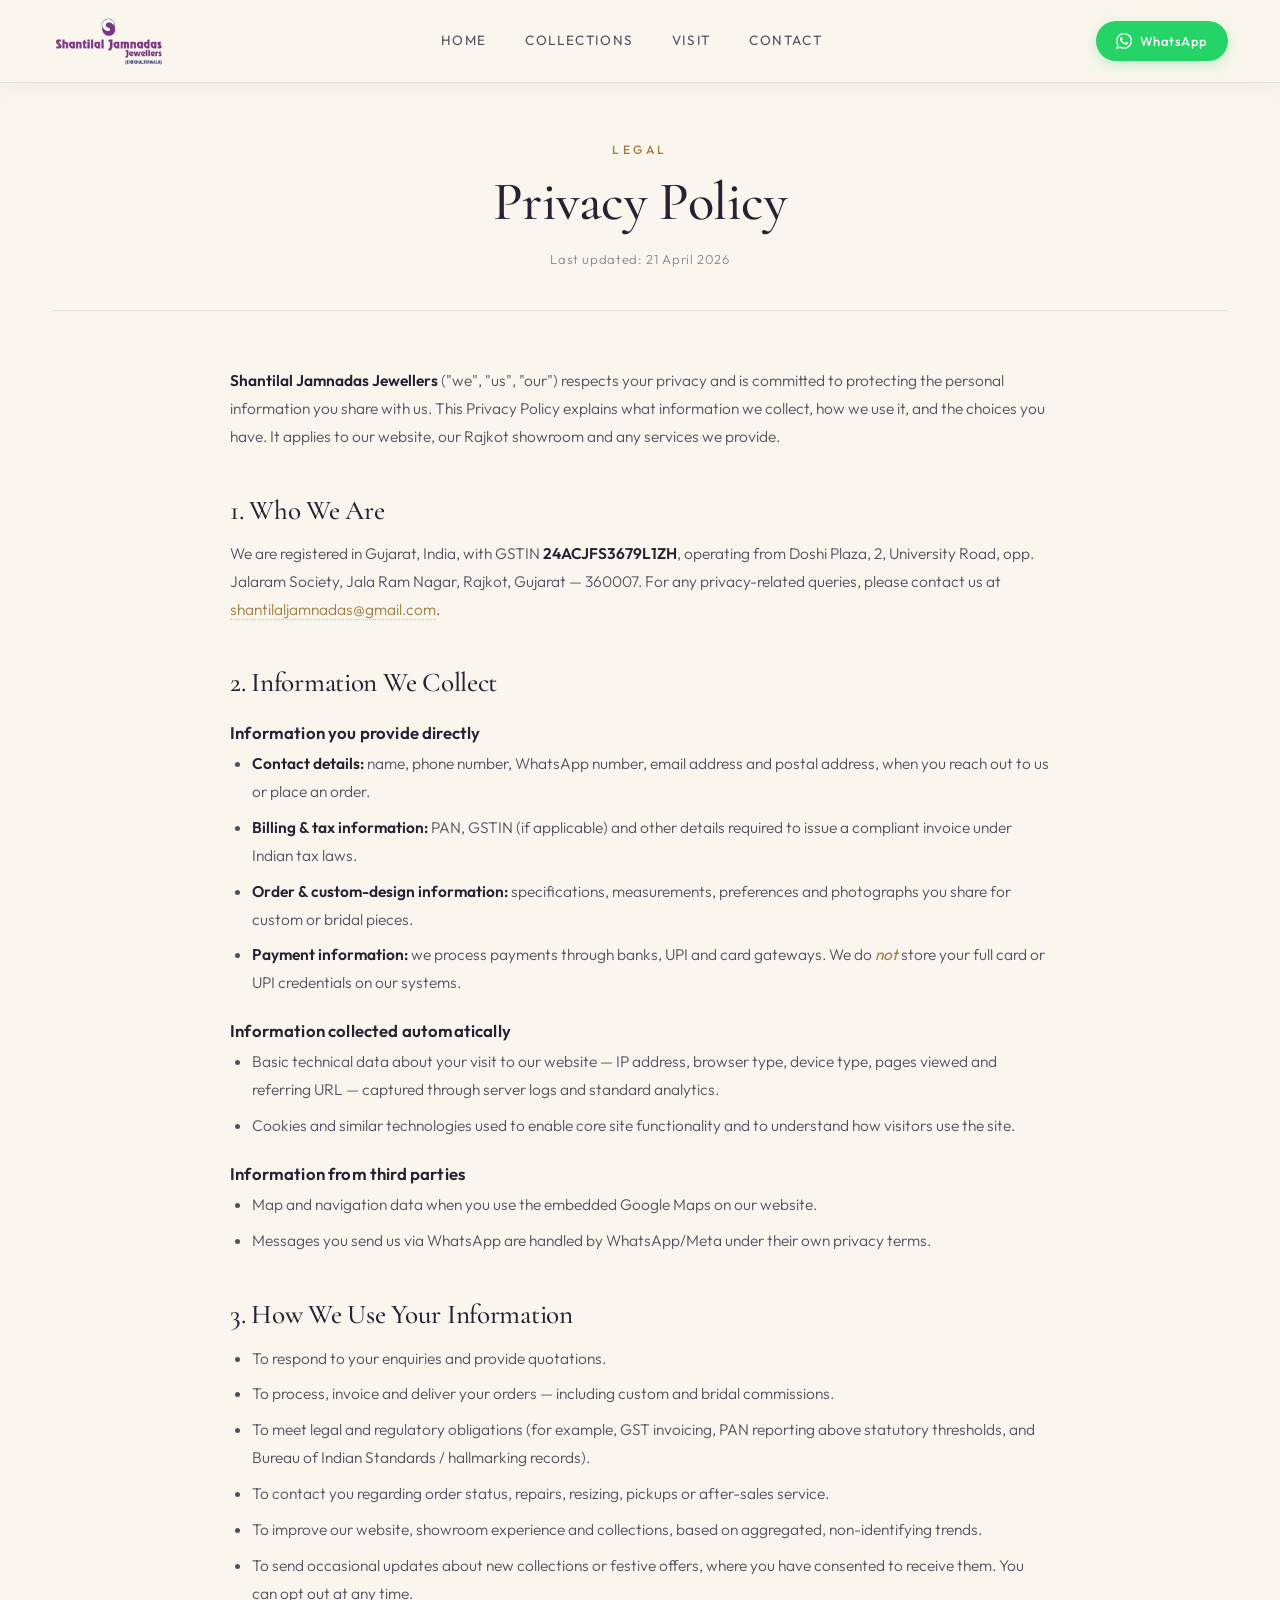
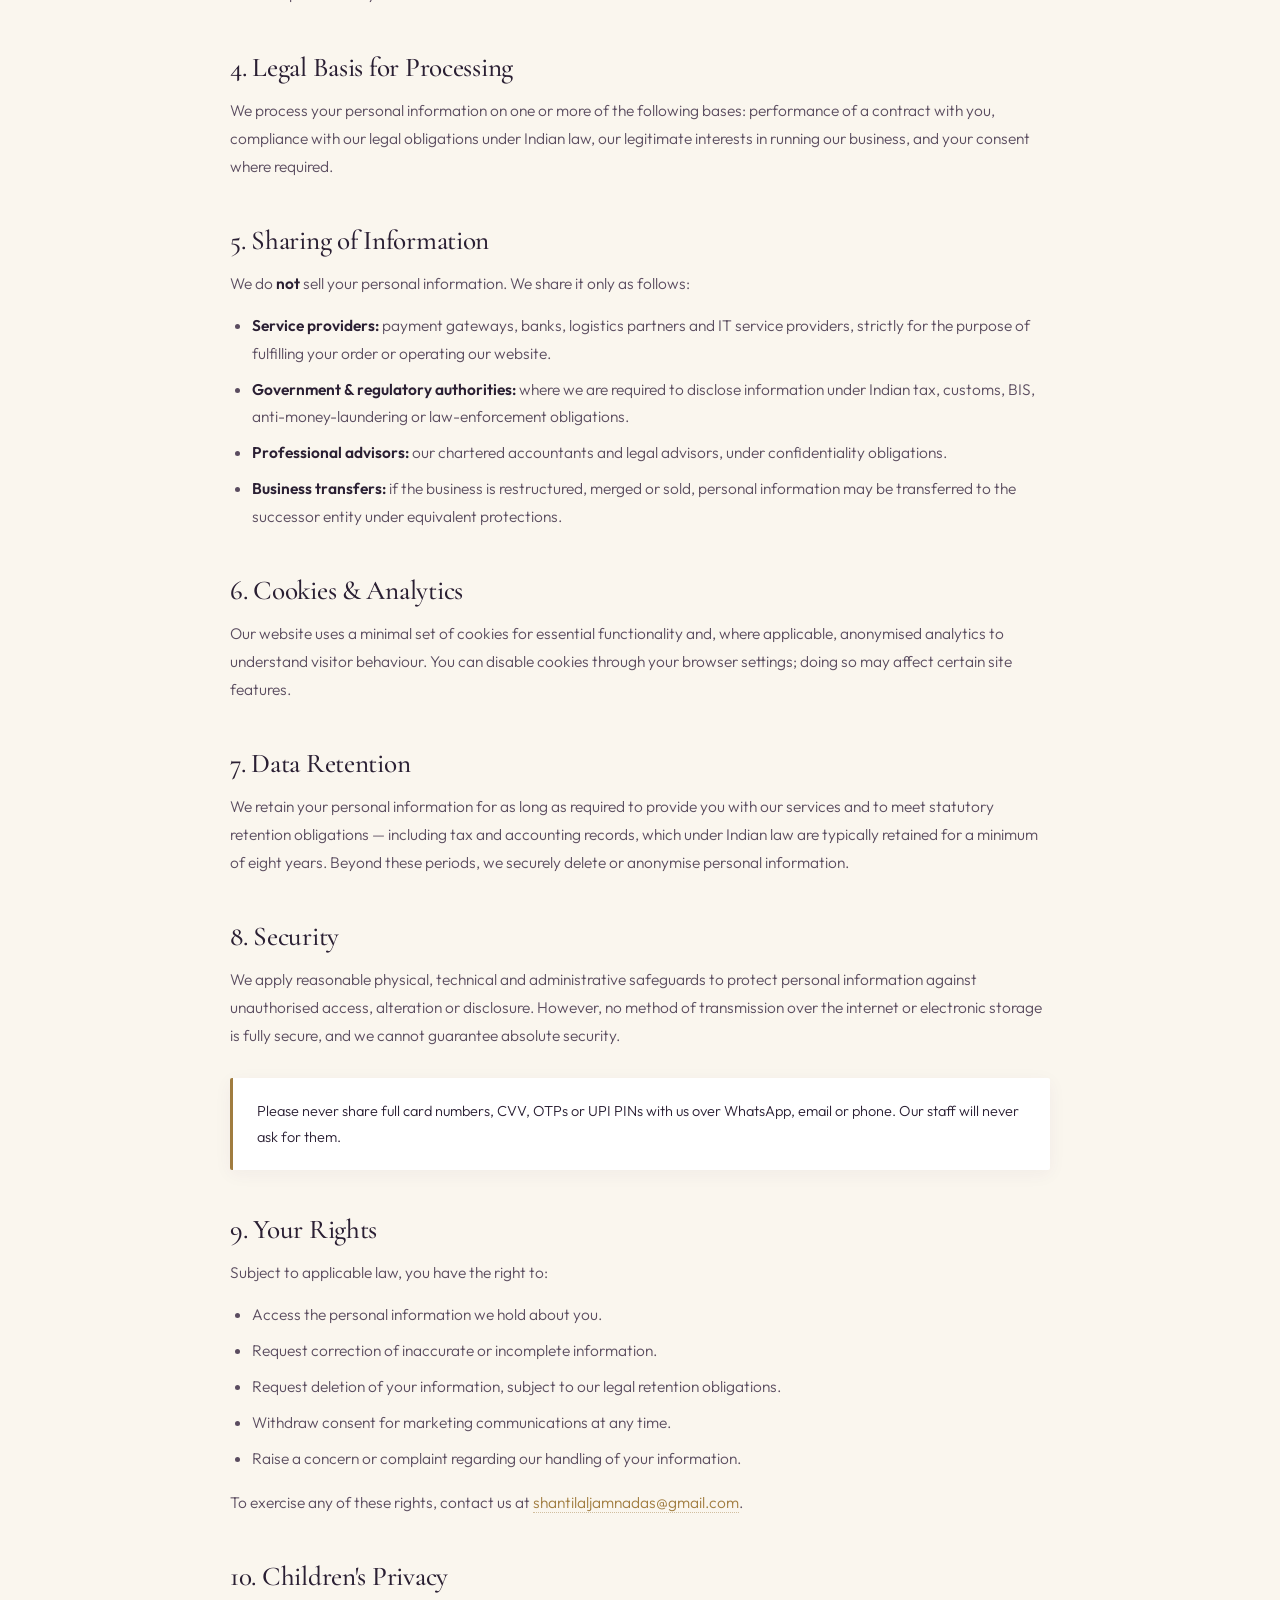
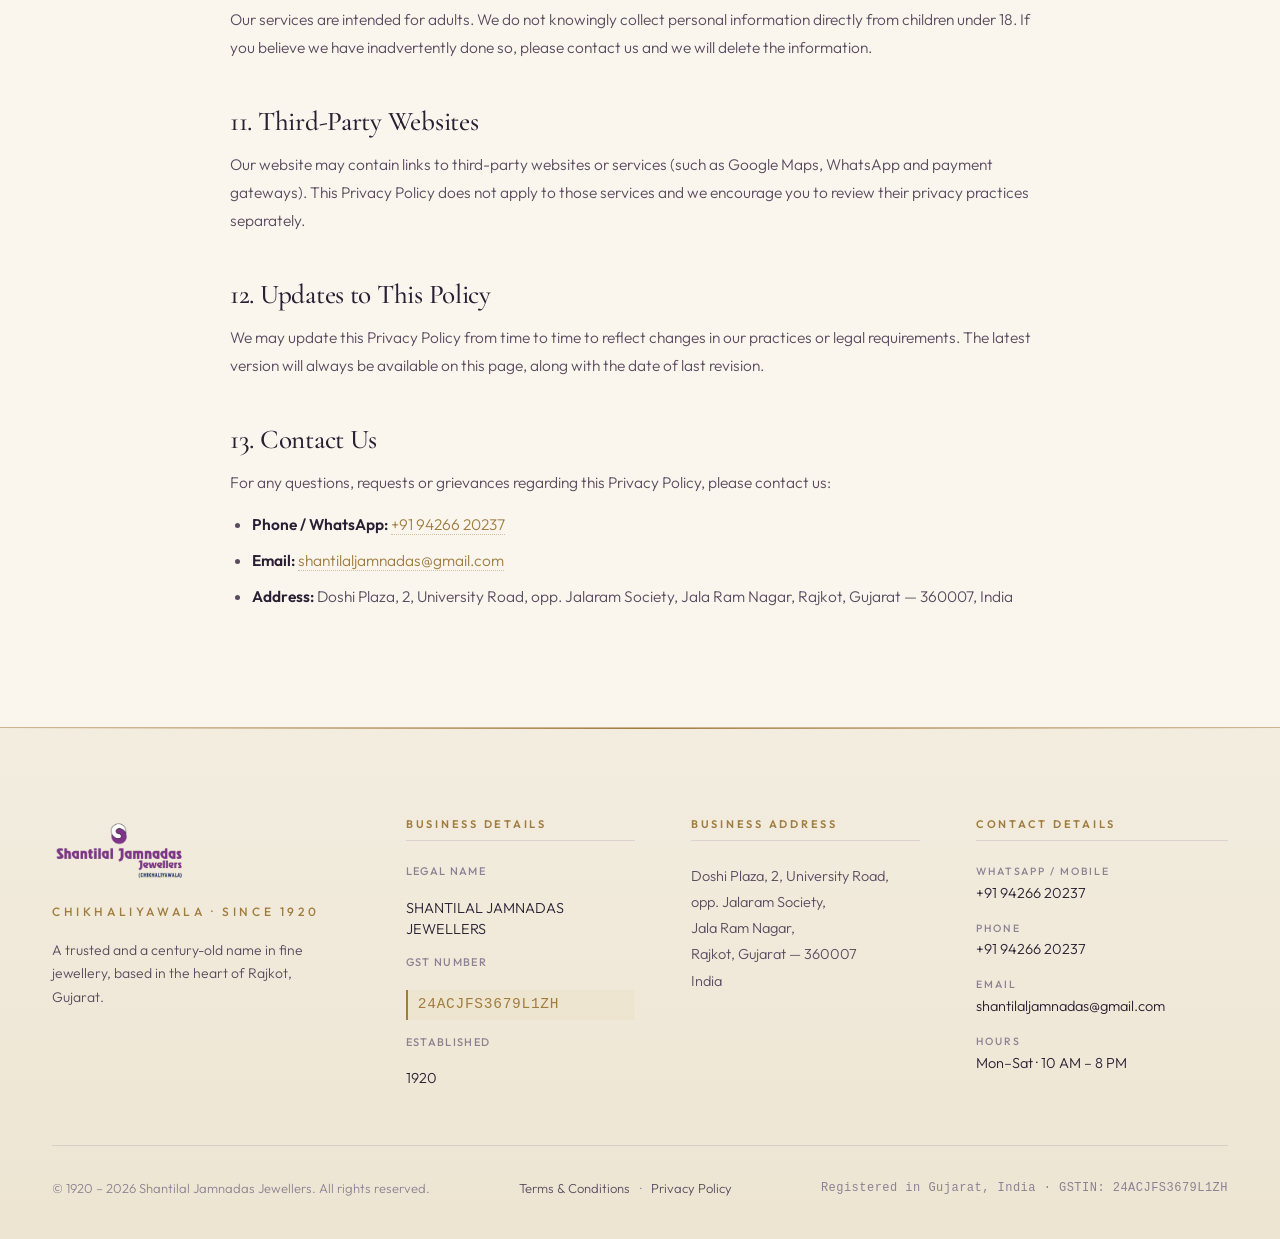
==== commit e1c16331: "init: initialize git repository and update project files" ====
--- a/privacy.html
+++ b/privacy.html
@@ -54,7 +54,7 @@
 
       <h2>1. Who We Are</h2>
       <p>
-        We are a partnership firm registered in Gujarat, India, with GSTIN <strong>24ACJFS3679L1ZH</strong>,
+        We are registered in Gujarat, India, with GSTIN <strong>24ACJFS3679L1ZH</strong>,
         operating from Doshi Plaza, 2, University Road, opp. Jalaram Society, Jala Ram Nagar, Rajkot,
         Gujarat — 360007. For any privacy-related queries, please contact us at
         <a href="mailto:shantilaljamnadas@gmail.com">shantilaljamnadas@gmail.com</a>.
@@ -105,7 +105,7 @@
         <li><strong>Service providers:</strong> payment gateways, banks, logistics partners and IT service providers, strictly for the purpose of fulfilling your order or operating our website.</li>
         <li><strong>Government &amp; regulatory authorities:</strong> where we are required to disclose information under Indian tax, customs, BIS, anti-money-laundering or law-enforcement obligations.</li>
         <li><strong>Professional advisors:</strong> our chartered accountants and legal advisors, under confidentiality obligations.</li>
-        <li><strong>Business transfers:</strong> if the firm is restructured, merged or sold, personal information may be transferred to the successor entity under equivalent protections.</li>
+        <li><strong>Business transfers:</strong> if the business is restructured, merged or sold, personal information may be transferred to the successor entity under equivalent protections.</li>
       </ul>
 
       <h2>6. Cookies &amp; Analytics</h2>
@@ -190,7 +190,7 @@
         <img src="assets/logo.png" alt="Shantilal Jamnadas Jewellers" class="footer__logo" />
         <p class="footer__tagline">Chikhaliyawala · Since 1920</p>
         <p class="footer__about">
-          A trusted partnership firm and a century-old name in fine jewellery, based in the
+          A trusted and a century-old name in fine jewellery, based in the
           heart of Rajkot, Gujarat.
         </p>
       </div>
@@ -200,9 +200,6 @@
         <dl class="footer__details">
           <dt>Legal Name</dt>
           <dd>SHANTILAL JAMNADAS JEWELLERS</dd>
-
-          <dt>Firm Type</dt>
-          <dd>Partnership Firm</dd>
 
           <dt>GST Number</dt>
           <dd class="footer__gst">24ACJFS3679L1ZH</dd>
@@ -253,7 +250,7 @@
         <span aria-hidden="true">·</span>
         <a href="privacy.html">Privacy Policy</a>
       </nav>
-      <p class="footer__legal">A Partnership Firm registered in Gujarat, India · GSTIN: 24ACJFS3679L1ZH</p>
+      <p class="footer__legal">Registered in Gujarat, India · GSTIN: 24ACJFS3679L1ZH</p>
     </div>
   </div>
 </footer>
--- a/style.css
+++ b/style.css
@@ -601,60 +601,38 @@
 }
 
 .collection-card__visual {
-  aspect-ratio: 1 / 1;
+  aspect-ratio: 1 / 1.1;
   position: relative;
   display: flex;
   align-items: center;
   justify-content: center;
   overflow: hidden;
-}
-.collection-card__visual--gold {
-  background:
-    radial-gradient(ellipse at 30% 30%, rgba(212, 175, 106, 0.35), transparent 60%),
-    linear-gradient(135deg, #faf0dc 0%, #ecdcb5 100%);
-}
-.collection-card__visual--diamond {
-  background:
-    radial-gradient(ellipse at 30% 30%, rgba(150, 185, 215, 0.3), transparent 60%),
-    linear-gradient(135deg, #f3f6fb 0%, #dce3ee 100%);
-}
-.collection-card__visual--silver {
-  background:
-    radial-gradient(ellipse at 30% 30%, rgba(160, 170, 185, 0.3), transparent 60%),
-    linear-gradient(135deg, #f2f2f5 0%, #dee0e6 100%);
-}
-.collection-card__visual--bridal {
-  background:
-    radial-gradient(ellipse at 30% 30%, rgba(184, 76, 124, 0.25), transparent 60%),
-    linear-gradient(135deg, #fbeef2 0%, #f1d8e1 100%);
-}
-.collection-card__visual--daily {
-  background:
-    radial-gradient(ellipse at 30% 30%, rgba(212, 175, 106, 0.32), transparent 60%),
-    linear-gradient(135deg, #fdf4df 0%, #f0deb4 100%);
-}
-.collection-card__visual--mens {
-  background:
-    radial-gradient(ellipse at 30% 30%, rgba(107, 100, 135, 0.25), transparent 60%),
-    linear-gradient(135deg, #eee8f3 0%, #d9d1e3 100%);
-}
-
-.collection-card__pattern {
-  position: absolute; inset: 0;
-  background-image:
-    repeating-linear-gradient(45deg, transparent 0 14px, rgba(212, 175, 106, 0.04) 14px 15px);
+  background: var(--bg-3);
+}
+
+.collection-card__img {
+  width: 100%;
+  height: 100%;
+  object-fit: cover;
+  transition: transform .8s var(--ease);
+}
+
+.collection-card__overlay {
+  position: absolute;
+  inset: 0;
+  background: linear-gradient(to bottom, transparent 60%, rgba(42, 31, 51, 0.15));
   pointer-events: none;
-}
-.collection-card__emblem {
-  font-family: var(--font-display);
-  font-size: 5.5rem;
-  font-weight: 500;
-  color: var(--gold-deep);
-  letter-spacing: -0.04em;
-  text-shadow: 0 2px 12px rgba(160, 124, 63, 0.25);
-  transition: transform .5s var(--ease);
-}
-.collection-card:hover .collection-card__emblem { transform: scale(1.08); }
+  opacity: 0.6;
+  transition: opacity .5s var(--ease);
+}
+
+.collection-card:hover .collection-card__img {
+  transform: scale(1.08);
+}
+
+.collection-card:hover .collection-card__overlay {
+  opacity: 0.3;
+}
 
 .collection-card__body {
   padding: 28px 24px 30px;
@@ -791,6 +769,20 @@
   backdrop-filter: blur(8px);
   box-shadow: 0 20px 50px rgba(74, 30, 102, 0.08);
   position: relative;
+}
+.contact-cta__visual {
+  width: 120px;
+  height: 120px;
+  margin: 0 auto 32px;
+  border-radius: 50%;
+  overflow: hidden;
+  border: 1px solid var(--line-strong);
+  box-shadow: 0 10px 25px rgba(74, 30, 102, 0.1);
+}
+.contact-cta__visual img {
+  width: 100%;
+  height: 100%;
+  object-fit: cover;
 }
 .contact-cta__inner::before,
 .contact-cta__inner::after {
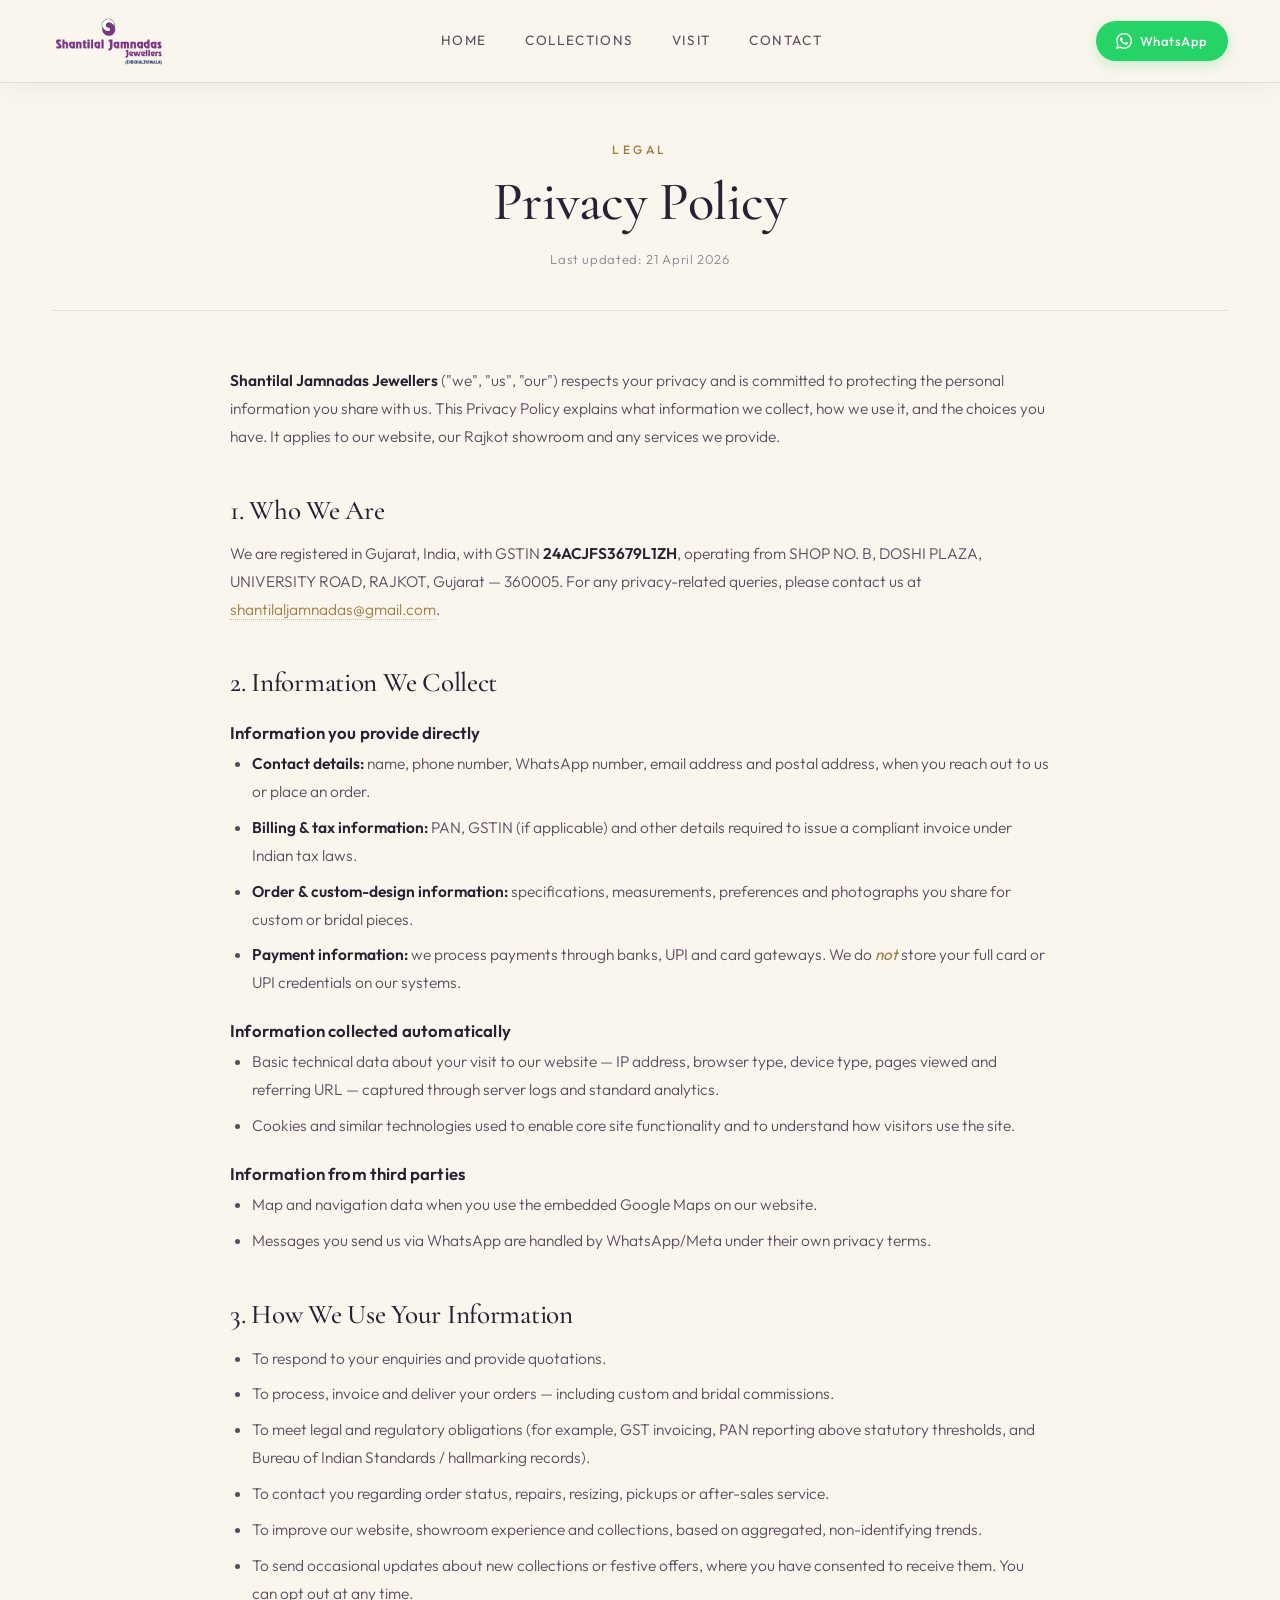
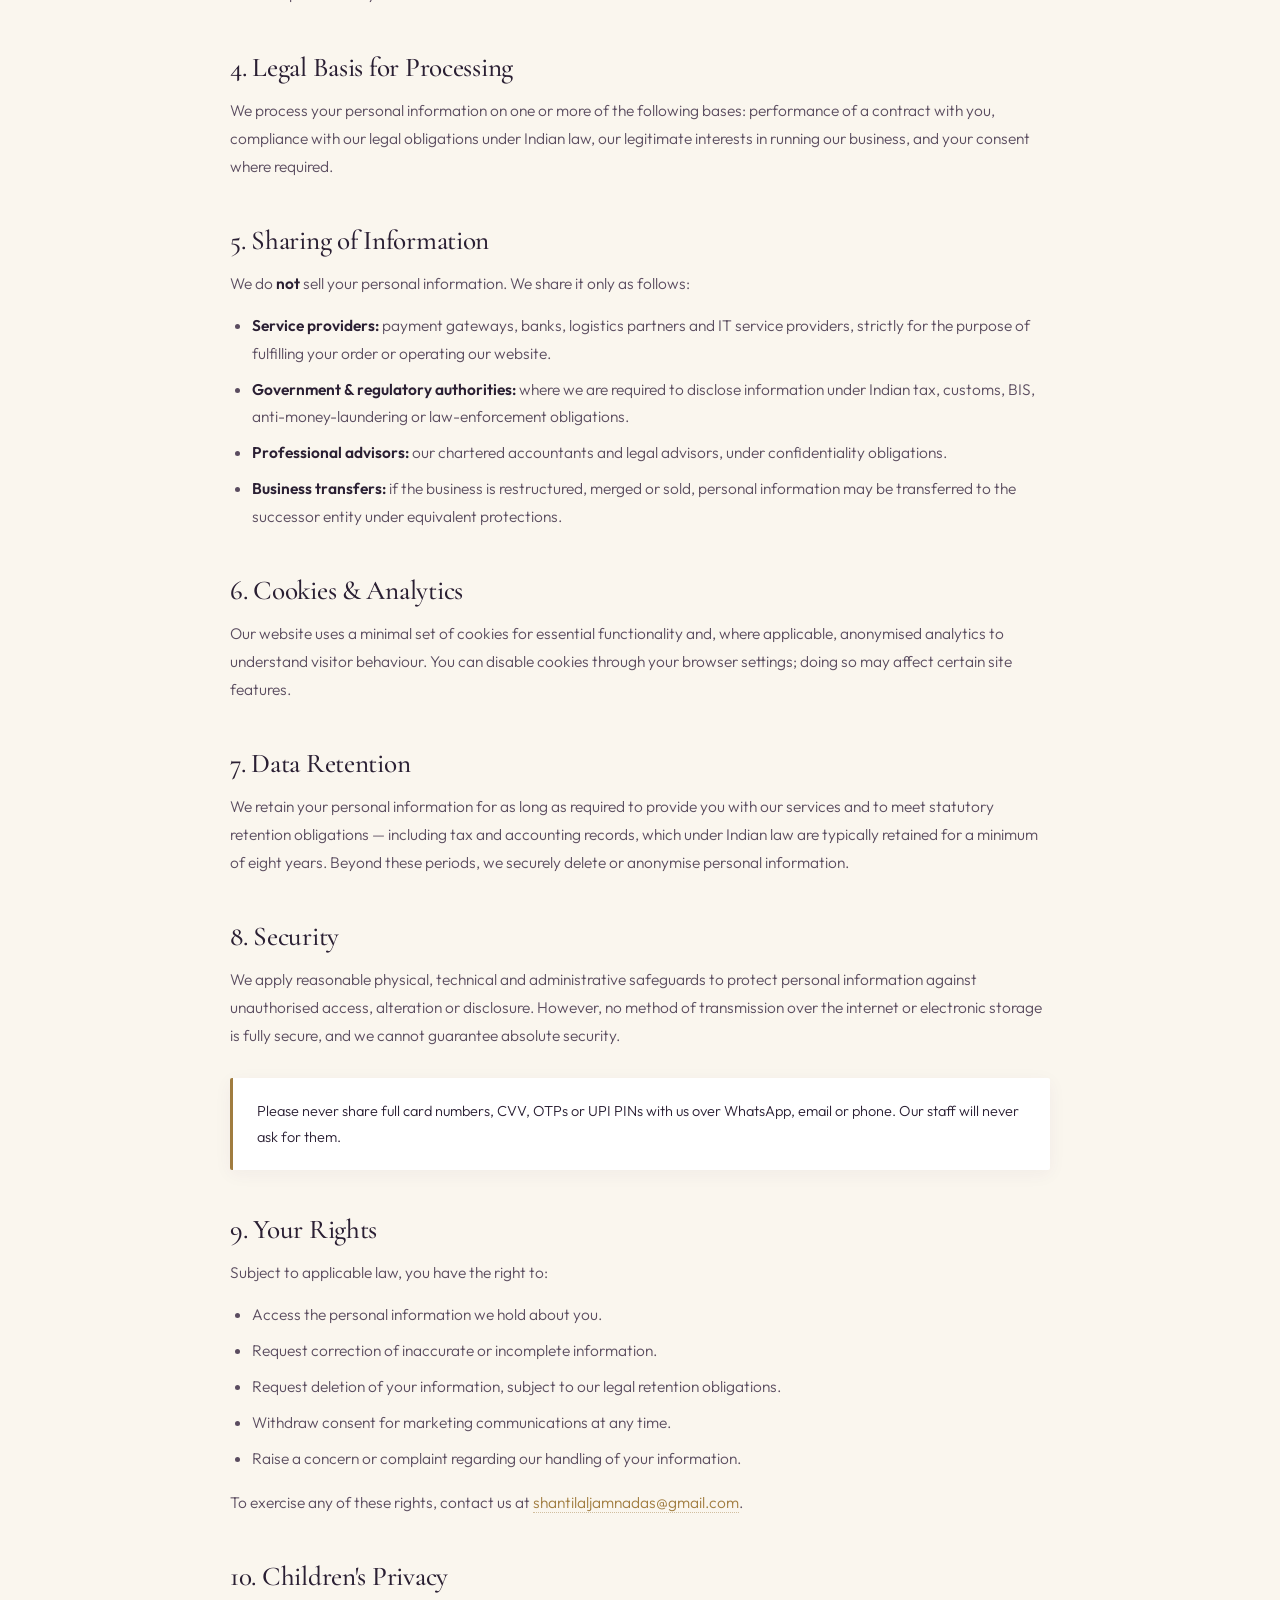
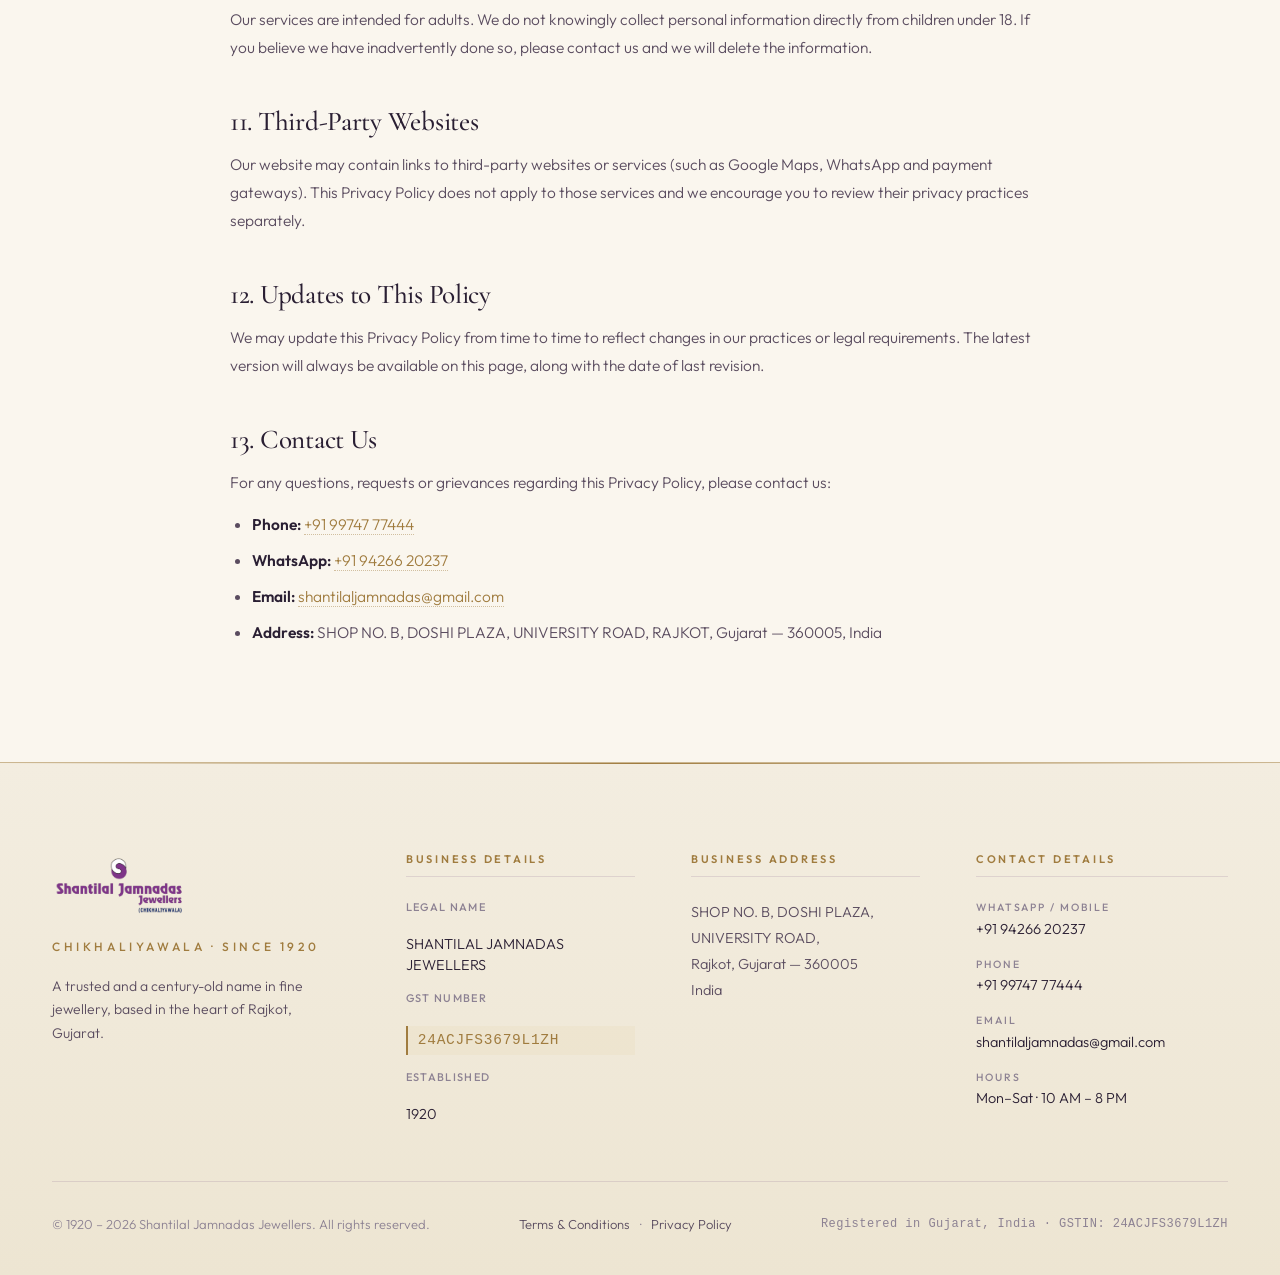
==== commit 20d8a8d8: "address changes" ====
--- a/privacy.html
+++ b/privacy.html
@@ -55,8 +55,7 @@
       <h2>1. Who We Are</h2>
       <p>
         We are registered in Gujarat, India, with GSTIN <strong>24ACJFS3679L1ZH</strong>,
-        operating from Doshi Plaza, 2, University Road, opp. Jalaram Society, Jala Ram Nagar, Rajkot,
-        Gujarat — 360007. For any privacy-related queries, please contact us at
+        operating from SHOP NO. B, DOSHI PLAZA, UNIVERSITY ROAD, RAJKOT, Gujarat — 360005. For any privacy-related queries, please contact us at
         <a href="mailto:shantilaljamnadas@gmail.com">shantilaljamnadas@gmail.com</a>.
       </p>
 
@@ -173,9 +172,10 @@
       <h2>13. Contact Us</h2>
       <p>For any questions, requests or grievances regarding this Privacy Policy, please contact us:</p>
       <ul>
-        <li><strong>Phone / WhatsApp:</strong> <a href="tel:+919426620237">+91 94266 20237</a></li>
+        <li><strong>Phone:</strong> <a href="tel:+919974777444">+91 99747 77444</a></li>
+        <li><strong>WhatsApp:</strong> <a href="https://wa.me/919426620237">+91 94266 20237</a></li>
         <li><strong>Email:</strong> <a href="mailto:shantilaljamnadas@gmail.com">shantilaljamnadas@gmail.com</a></li>
-        <li><strong>Address:</strong> Doshi Plaza, 2, University Road, opp. Jalaram Society, Jala Ram Nagar, Rajkot, Gujarat — 360007, India</li>
+        <li><strong>Address:</strong> SHOP NO. B, DOSHI PLAZA, UNIVERSITY ROAD, RAJKOT, Gujarat — 360005, India</li>
       </ul>
     </div>
   </div>
@@ -212,10 +212,9 @@
       <div class="footer__col">
         <h4>Business Address</h4>
         <address>
-          Doshi Plaza, 2, University Road,<br />
-          opp. Jalaram Society,<br />
-          Jala Ram Nagar,<br />
-          Rajkot, Gujarat — 360007<br />
+          SHOP NO. B, DOSHI PLAZA,<br />
+          UNIVERSITY ROAD,<br />
+          Rajkot, Gujarat — 360005<br />
           India
         </address>
       </div>
@@ -229,7 +228,7 @@
           </li>
           <li>
             <span class="footer__label">Phone</span>
-            <a href="tel:+919426620237">+91 94266 20237</a>
+            <a href="tel:+919974777444">+91 99747 77444</a>
           </li>
           <li>
             <span class="footer__label">Email</span>
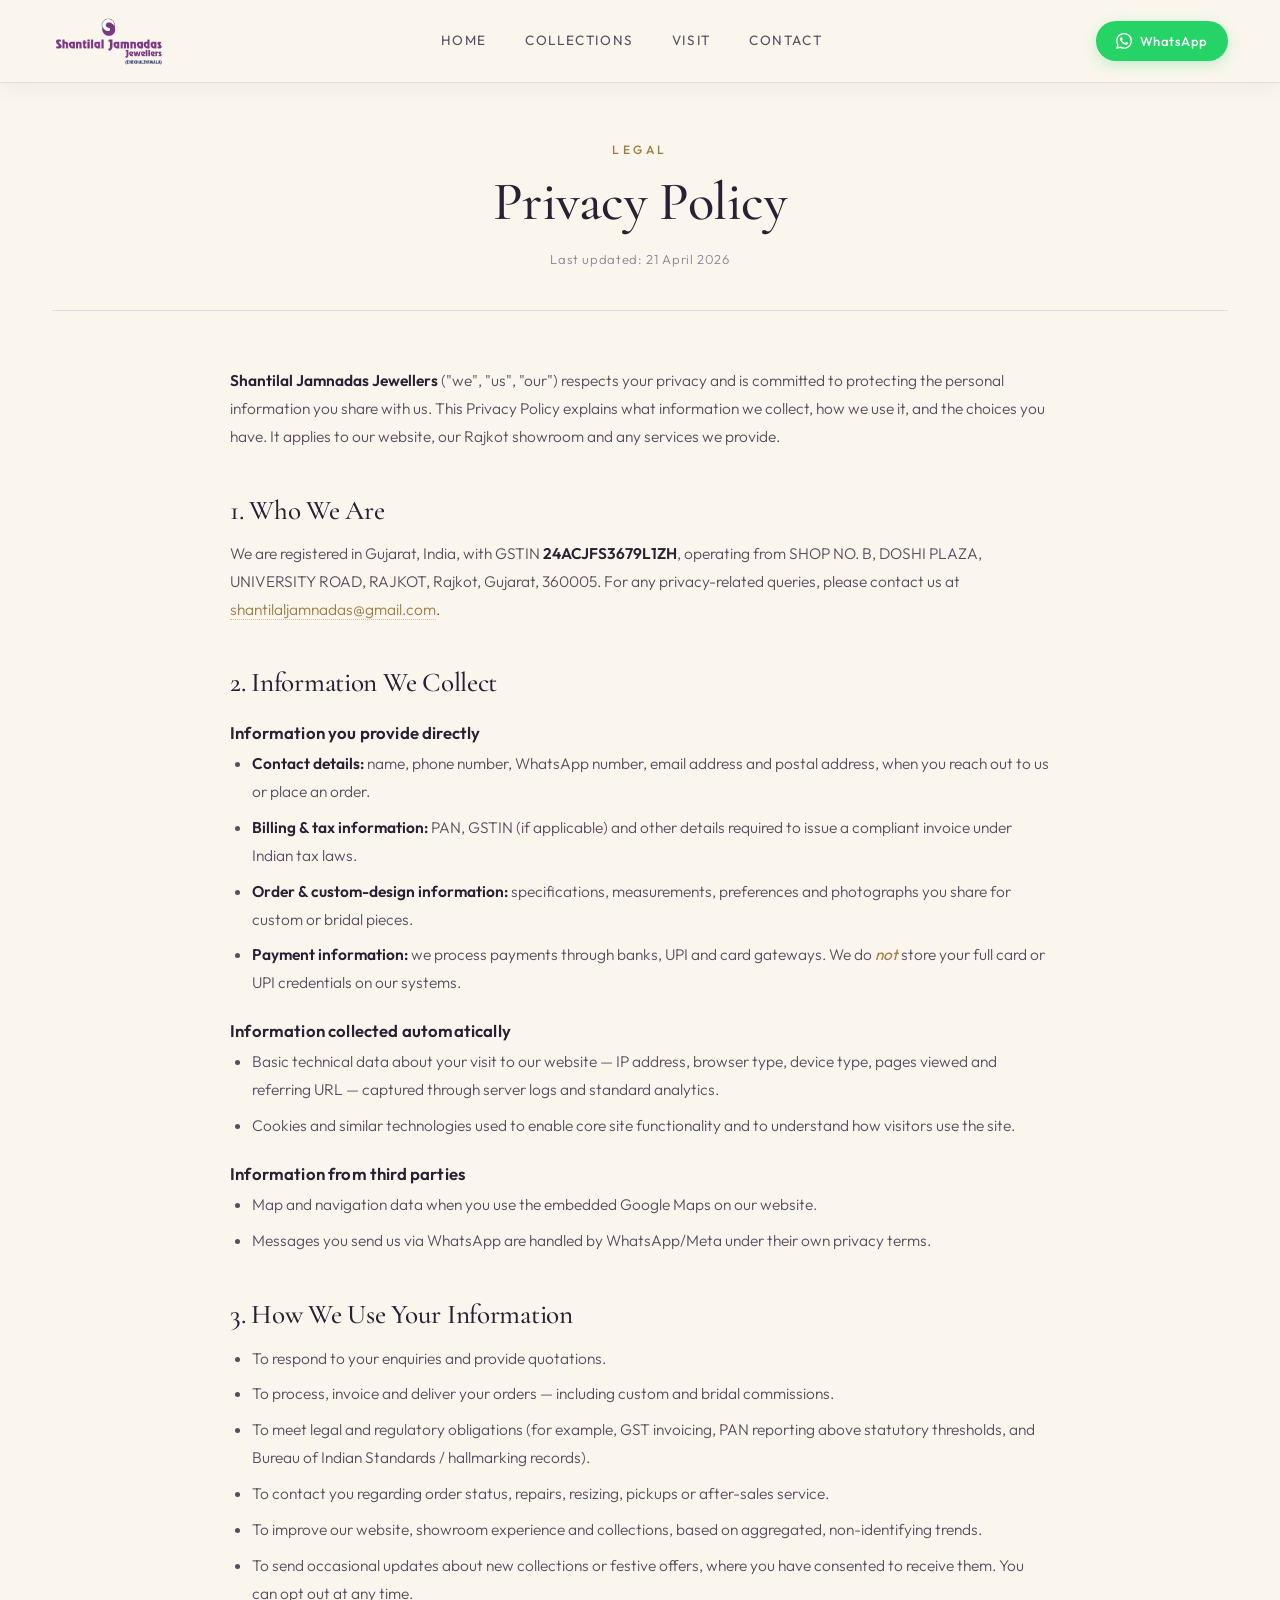
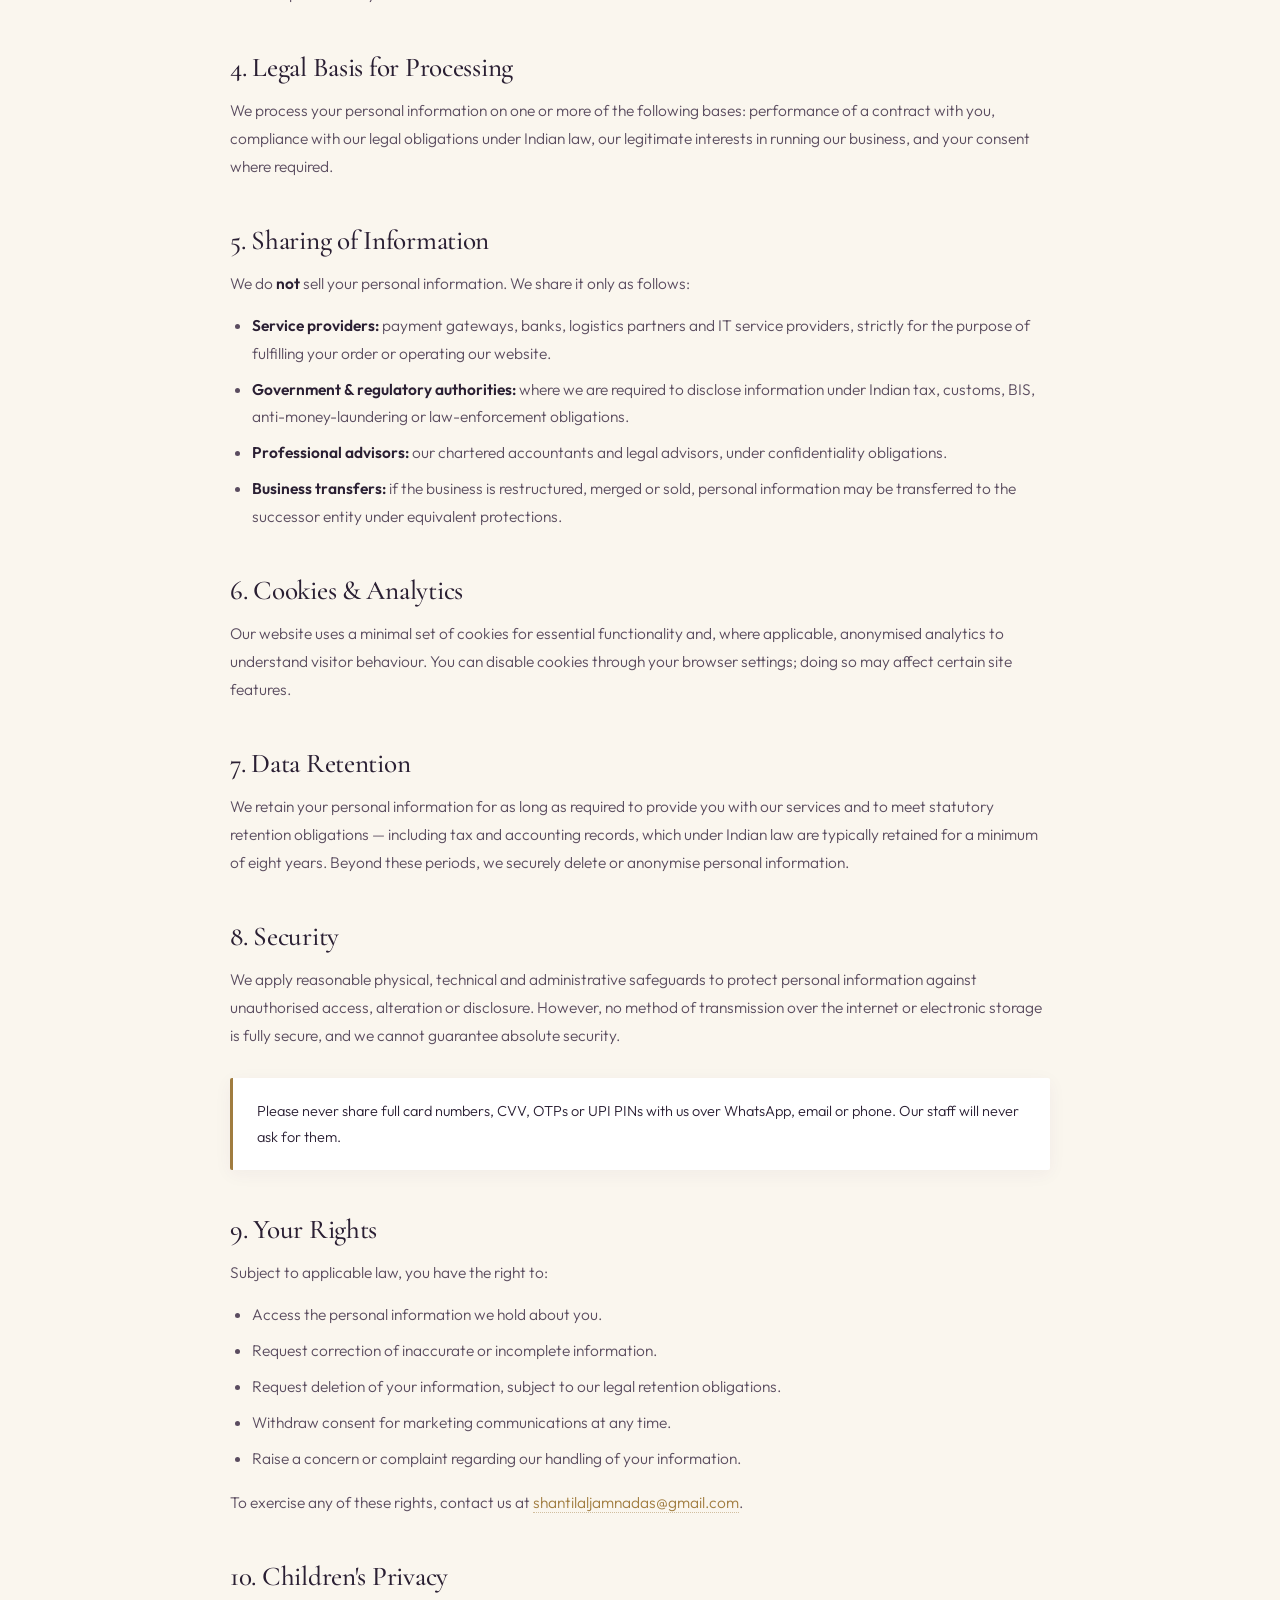
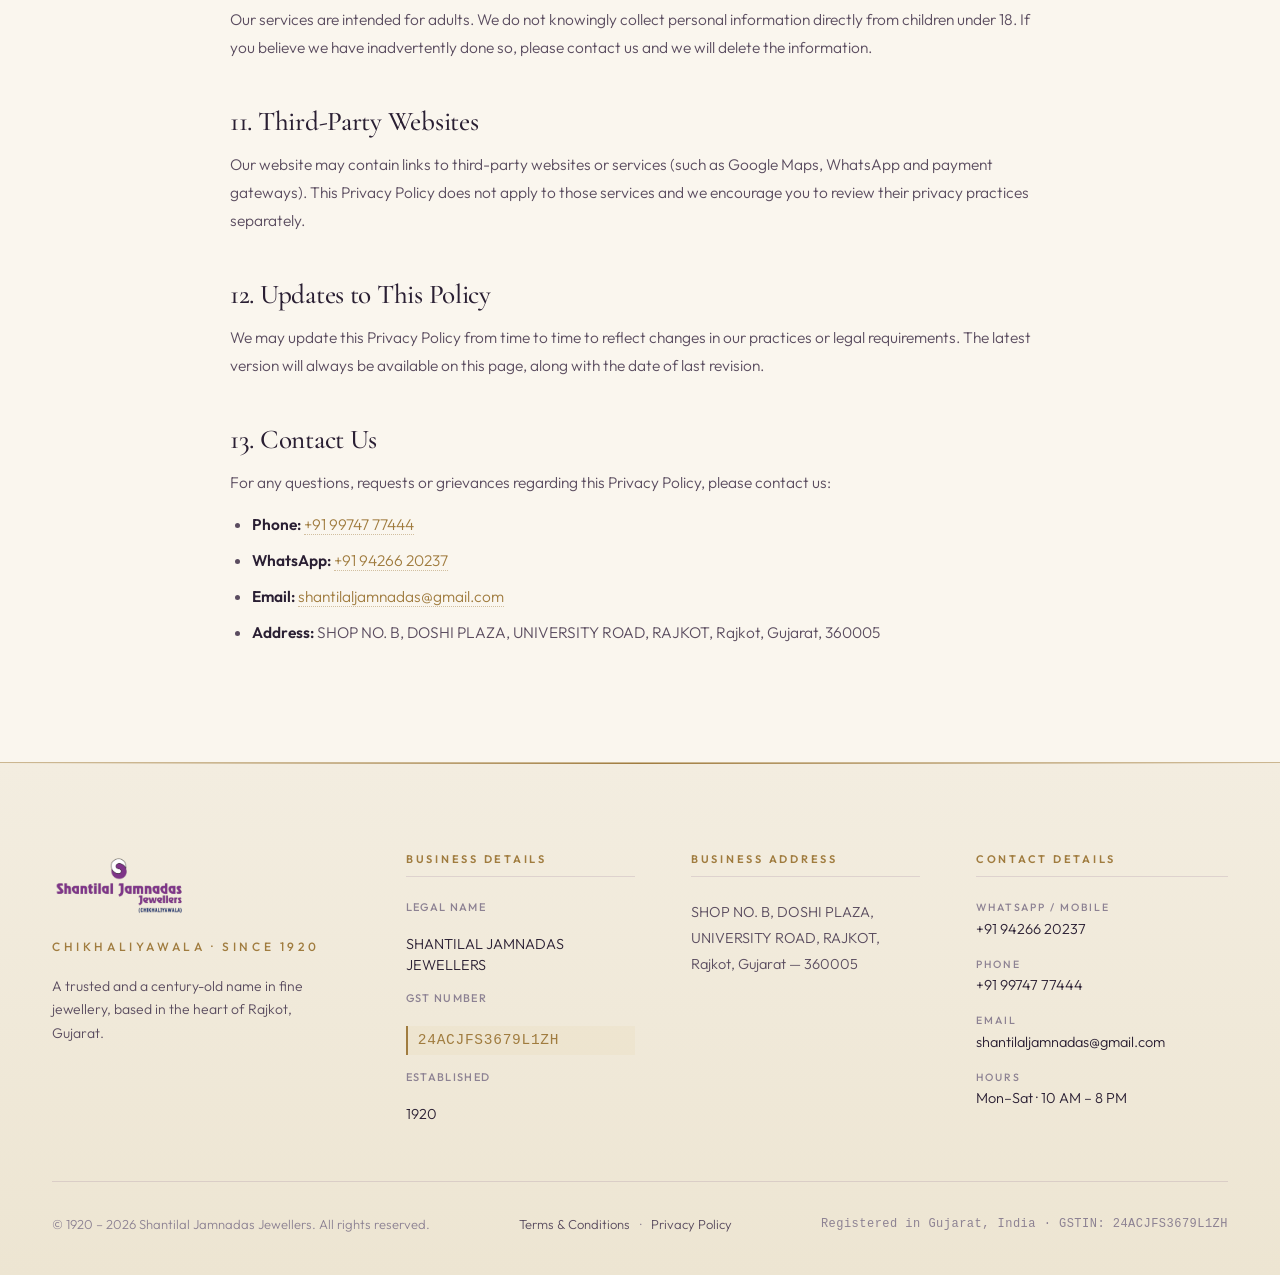
==== commit 39403e99: "update address" ====
--- a/privacy.html
+++ b/privacy.html
@@ -55,7 +55,7 @@
       <h2>1. Who We Are</h2>
       <p>
         We are registered in Gujarat, India, with GSTIN <strong>24ACJFS3679L1ZH</strong>,
-        operating from SHOP NO. B, DOSHI PLAZA, UNIVERSITY ROAD, RAJKOT, Gujarat — 360005. For any privacy-related queries, please contact us at
+        operating from SHOP NO. B, DOSHI PLAZA, UNIVERSITY ROAD, RAJKOT, Rajkot, Gujarat, 360005. For any privacy-related queries, please contact us at
         <a href="mailto:shantilaljamnadas@gmail.com">shantilaljamnadas@gmail.com</a>.
       </p>
 
@@ -175,7 +175,7 @@
         <li><strong>Phone:</strong> <a href="tel:+919974777444">+91 99747 77444</a></li>
         <li><strong>WhatsApp:</strong> <a href="https://wa.me/919426620237">+91 94266 20237</a></li>
         <li><strong>Email:</strong> <a href="mailto:shantilaljamnadas@gmail.com">shantilaljamnadas@gmail.com</a></li>
-        <li><strong>Address:</strong> SHOP NO. B, DOSHI PLAZA, UNIVERSITY ROAD, RAJKOT, Gujarat — 360005, India</li>
+        <li><strong>Address:</strong> SHOP NO. B, DOSHI PLAZA, UNIVERSITY ROAD, RAJKOT, Rajkot, Gujarat, 360005</li>
       </ul>
     </div>
   </div>
@@ -213,9 +213,8 @@
         <h4>Business Address</h4>
         <address>
           SHOP NO. B, DOSHI PLAZA,<br />
-          UNIVERSITY ROAD,<br />
-          Rajkot, Gujarat — 360005<br />
-          India
+          UNIVERSITY ROAD, RAJKOT,<br />
+          Rajkot, Gujarat — 360005
         </address>
       </div>
 
